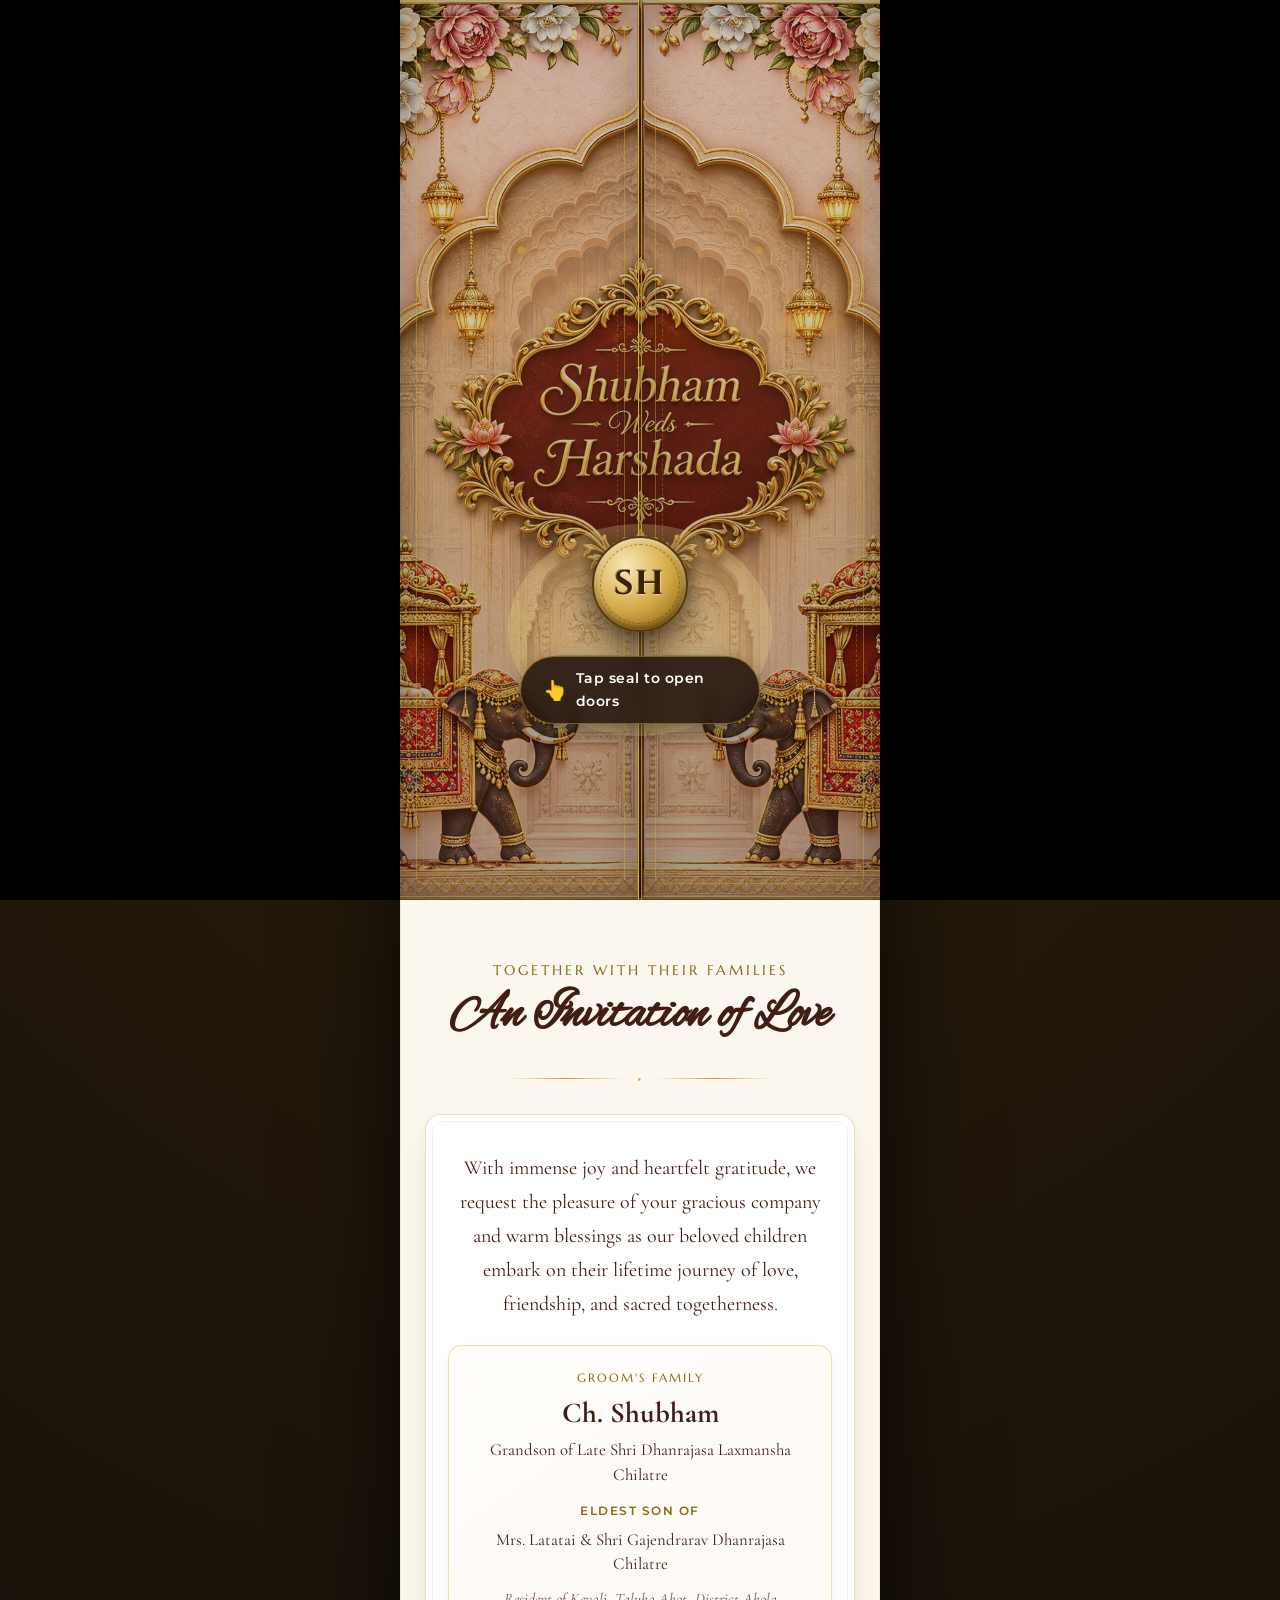
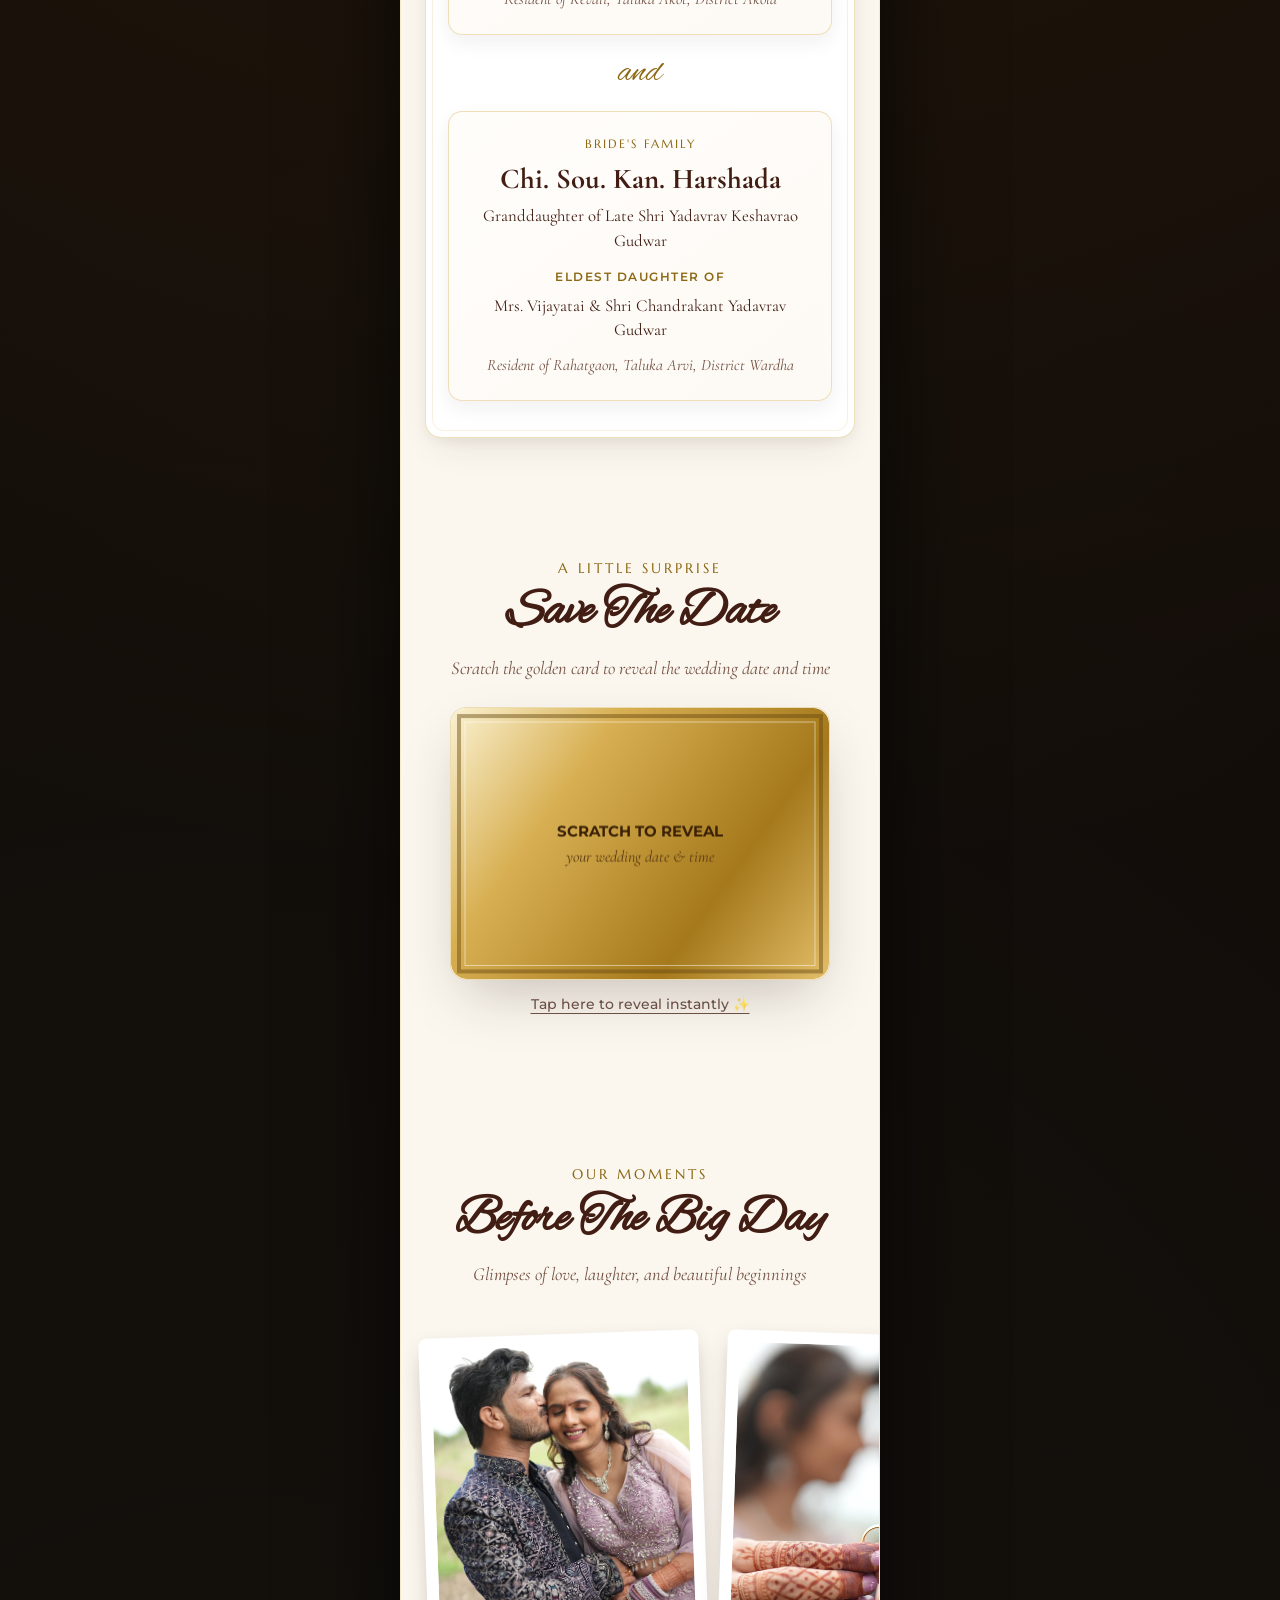
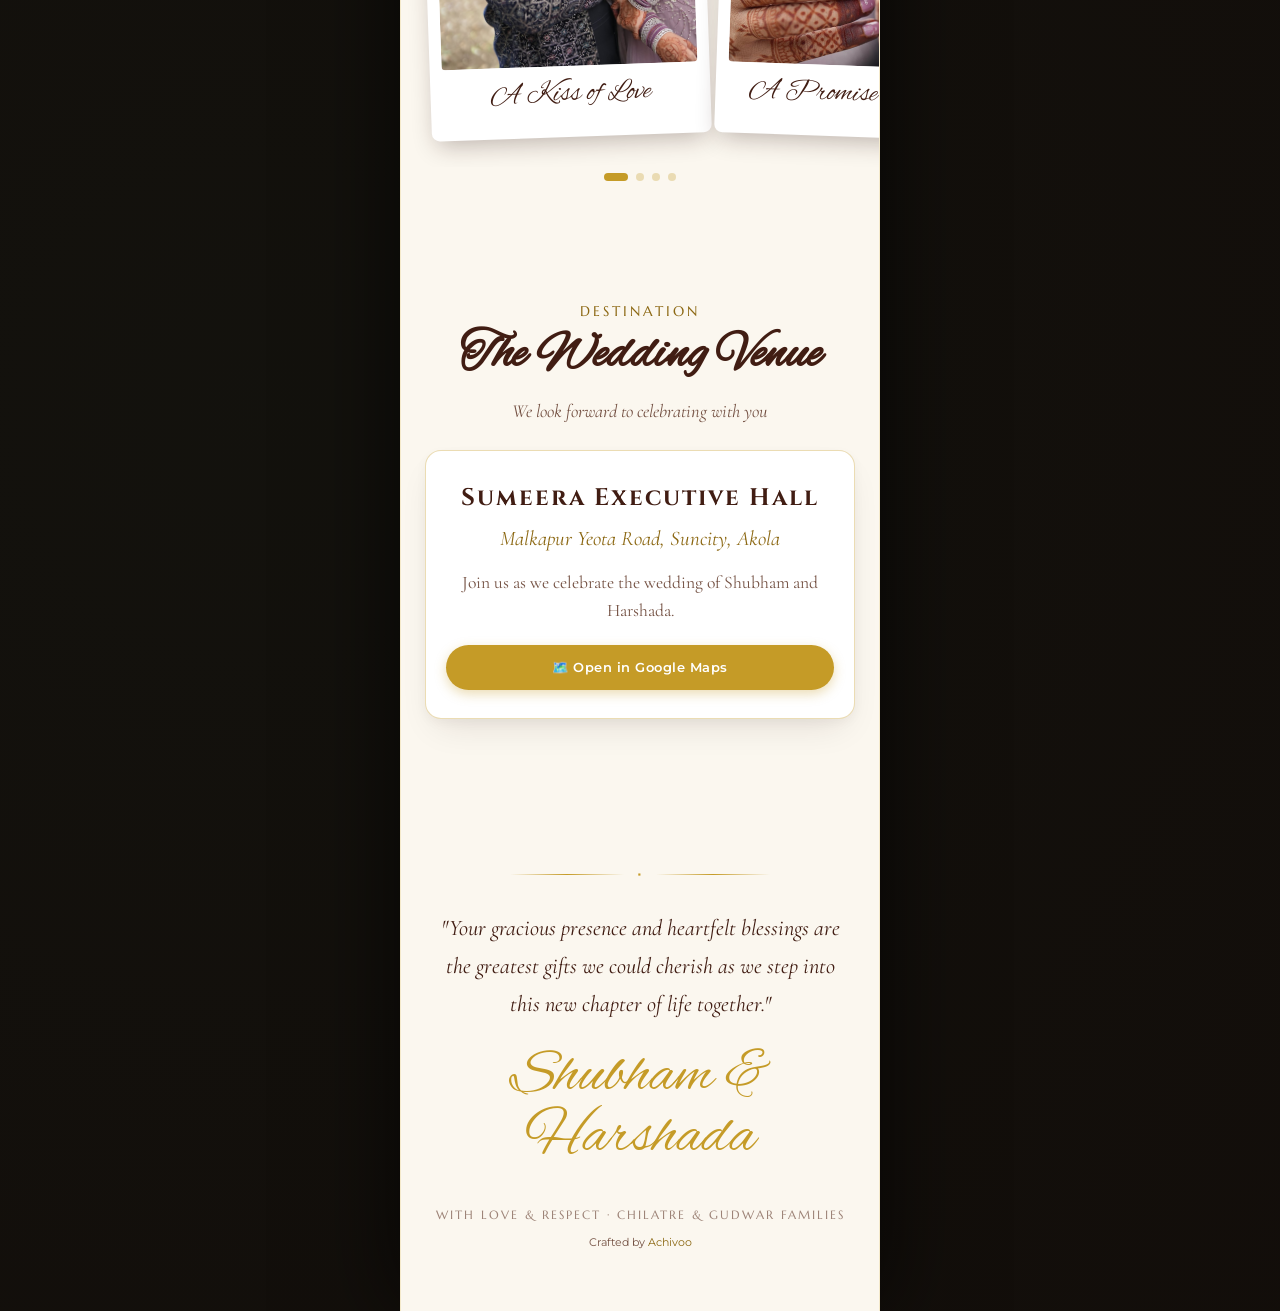
==== index.html @ 8cbcda62 "Publish wedding invitation website Co-authored-by: Copilot <223556219+Copilot@users.noreply.github.c" ====
<!DOCTYPE html>
<html lang="en">
<head>
  <meta charset="utf-8" />
  <meta name="viewport" content="width=device-width, initial-scale=1.0, maximum-scale=1.0, user-scalable=no" />
  <title>Shubham &amp; Harshada · Wedding Invitation</title>
  <meta name="description" content="Join us to celebrate the wedding of Shubham and Harshada with their families." />
  <meta name="theme-color" content="#120b08" />

  <!-- Open Graph / WhatsApp Preview -->
  <meta property="og:title" content="Shubham &amp; Harshada · Wedding Invitation" />
  <meta property="og:description" content="A heartfelt invitation to celebrate the wedding of Shubham and Harshada." />
  <meta property="og:image" content="couple-smiles.jpg" />
  <meta property="og:type" content="website" />

  <!-- Stylesheet -->
  <style>
/* ==========================================================================
   SHUBHAM & HARSHADA · MODERN LUXURY FLORAL WEDDING INVITATION
   ========================================================================== */

@import url('https://fonts.googleapis.com/css2?family=Alex+Brush&family=Cinzel:wght@400;600;700;900&family=Cormorant+Garamond:ital,wght@0,400;0,600;0,700;1,400;1,600&family=Marcellus&family=Montserrat:wght@300;400;500;600;700&family=Playfair+Display:ital,wght@0,400;0,700;1,400&family=Rozha+One&display=swap');

:root {
  --font-script: 'Alex Brush', cursive;
  --font-serif: 'Cormorant Garamond', serif;
  --font-royal: 'Cinzel', serif;
  --font-label: 'Marcellus', serif;
  --font-sans: 'Montserrat', sans-serif;
  --font-deva: 'Rozha One', serif;

  /* Color Palette - Modern Luxury Floral */
  --bg-parchment: #fbf7ef;
  --bg-card: #ffffff;
  --bg-card-soft: #fdfaf5;
  --bg-dark: #120b08;
  
  --primary-deep: #411d13;
  --primary-dark: #2b120c;
  --text-muted: #745143;
  --text-light: #9e7b6d;

  --gold-primary: #c59b27;
  --gold-light: #f6e29f;
  --gold-dark: #8c6813;
  --gold-foil: linear-gradient(135deg, #fef6db 0%, #dfb75c 35%, #b28623 70%, #d8ad49 100%);
  --gold-glow: rgba(212, 175, 55, 0.4);

  --emerald-deep: #19382b;
  --rose-dust: #b86b77;
  --rose-soft: #f7e8eb;
  
  --shadow-card: 0 16px 36px -12px rgba(43, 18, 12, 0.12), 0 4px 12px rgba(0, 0, 0, 0.04);
  --shadow-luxury: 0 24px 60px -15px rgba(35, 15, 10, 0.25);
  --border-gold: 1px solid rgba(197, 155, 39, 0.35);
}

* {
  margin: 0;
  padding: 0;
  box-sizing: border-box;
  -webkit-tap-highlight-color: transparent;
}

html {
  scroll-behavior: smooth;
  font-size: 16px;
  scrollbar-width: none;
  -ms-overflow-style: none;
}

html::-webkit-scrollbar,
body::-webkit-scrollbar {
  display: none;
  width: 0;
  height: 0;
}

body {
  background-color: var(--bg-dark);
  color: var(--primary-deep);
  font-family: var(--font-serif);
  line-height: 1.6;
  overflow-x: hidden;
  scrollbar-width: none;
  -ms-overflow-style: none;
  min-height: 100vh;
  position: relative;
  background-image: 
    radial-gradient(circle at 50% 10%, rgba(197, 155, 39, 0.12) 0%, transparent 50%),
    radial-gradient(circle at 20% 80%, rgba(25, 56, 43, 0.15) 0%, transparent 60%);
}

/* Falling Petals Canvas */
#petals-canvas {
  position: fixed;
  top: 0;
  left: 0;
  width: 100vw;
  height: 100vh;
  pointer-events: none;
  z-index: 40;
}

/* Background Atmosphere for Desktop Centering */
.desktop-backdrop {
  position: fixed;
  inset: 0;
  background: radial-gradient(ellipse at center, #261611 0%, #0d0705 100%);
  z-index: 0;
}
.desktop-backdrop::before {
  content: "";
  position: absolute;
  inset: 0;
  background-image: radial-gradient(rgba(212, 175, 55, 0.15) 1px, transparent 1px);
  background-size: 40px 40px;
  opacity: 0.4;
}

/* Mobile-First Centered Container */
.invite-container {
  position: relative;
  z-index: 10;
  margin: 0 auto;
  width: 100%;
  max-width: 480px;
  min-height: 100vh;
  background-color: var(--bg-parchment);
  box-shadow: 0 0 90px rgba(0, 0, 0, 0.7);
  overflow-x: hidden;
  border-left: 1px solid rgba(212, 175, 55, 0.2);
  border-right: 1px solid rgba(212, 175, 55, 0.2);
}

/* --------------------------------------------------------------------------
   ROYAL GATE & WAX SEAL OPENING
   -------------------------------------------------------------------------- */
.royal-gate-overlay {
  position: fixed;
  inset: 0;
  z-index: 100;
  display: flex;
  justify-content: center;
  align-items: center;
  background: #000;
  perspective: 1200px;
  transition: visibility 1.2s ease, opacity 1.2s ease;
}

.royal-gate-overlay.opened {
  visibility: hidden;
  opacity: 0;
  pointer-events: none;
}

.gate-wrapper {
  position: relative;
  width: 100%;
  max-width: 480px;
  height: 100%;
  overflow: hidden;
  perspective: 1200px;
  transform-style: preserve-3d;
}

.gate-wrapper::before {
  content: "";
  position: absolute;
  inset: 0;
  background:
    linear-gradient(to bottom, rgba(36, 16, 10, 0.04), rgba(36, 16, 10, 0.12)),
    url("opening-gate.jpg") center center / cover;
  z-index: 0;
}

/* Gate Background Preview */
.gate-bg-preview {
  position: absolute;
  inset: 0;
  background: linear-gradient(to bottom, rgba(29, 17, 13, 0.08), rgba(47, 25, 18, 0.18));
  display: flex;
  flex-direction: column;
  align-items: center;
  justify-content: center;
  z-index: 1;
}

/* Left & Right Doors */
.door-panel {
  position: absolute;
  top: 0;
  bottom: 0;
  width: 50.5%;
  height: 100%;
  z-index: 20;
  transform-style: preserve-3d;
  transition: transform 1.6s cubic-bezier(0.77, 0, 0.175, 1);
  overflow: hidden;
  background: 
    radial-gradient(circle at 50% 30%, rgba(58, 26, 18, 0.08) 0%, rgba(28, 12, 8, 0.14) 100%);
  box-shadow: inset 0 0 50px rgba(0, 0, 0, 0.28);
}

.door-left {
  left: 0;
  transform-origin: left center;
  border-right: 1.5px solid #d4af37;
}

.door-right {
  right: 0;
  transform-origin: right center;
  border-left: 1.5px solid #d4af37;
}

.royal-gate-overlay.opened .door-left {
  transform: rotateY(-110deg);
}

.royal-gate-overlay.opened .door-right {
  transform: rotateY(110deg);
}

/* Door Inner Art & Molding */
.door-art {
  position: absolute;
  inset: 0;
  opacity: 0.85;
  background-size: cover;
  background-position: center;
}

.door-frame-decor {
  position: absolute;
  inset: 16px;
  border: 1px solid rgba(212, 175, 55, 0.4);
  border-radius: 6px;
  pointer-events: none;
}
.door-frame-decor::after {
  content: "";
  position: absolute;
  inset: 6px;
  border: 1px dashed rgba(212, 175, 55, 0.25);
  border-radius: 4px;
}

/* Center Royal Monogram Wax Seal */
.seal-container {
  position: absolute;
  top: 70%;
  left: 50%;
  transform: translate(-50%, -50%);
  z-index: 30;
  display: flex;
  flex-direction: column;
  align-items: center;
  cursor: pointer;
  transition: transform 0.5s ease, opacity 0.5s ease;
}

.royal-gate-overlay.opened .seal-container {
  transform: translate(-50%, -50%) scale(0.6);
  opacity: 0;
  pointer-events: none;
}

.seal-ping-ring {
  position: absolute;
  inset: -12px;
  border-radius: 50%;
  background: rgba(243, 217, 138, 0.25);
  animation: seal-pulse 2.2s cubic-bezier(0.24, 0, 0.38, 1) infinite;
  pointer-events: none;
}

.wax-seal {
  position: relative;
  width: 96px;
  height: 96px;
  border-radius: 50%;
  background: radial-gradient(circle at 35% 30%, #fae8b4, #d4aa48 50%, #8c6014 90%);
  box-shadow: 
    0 12px 30px rgba(0, 0, 0, 0.65),
    inset 0 2px 4px rgba(255, 255, 255, 0.6),
    inset 0 -3px 6px rgba(0, 0, 0, 0.5);
  display: flex;
  align-items: center;
  justify-content: center;
  border: 2px solid #573708;
  transition: transform 0.3s ease;
}

.seal-container:hover .wax-seal,
.seal-container:active .wax-seal {
  transform: scale(1.06);
}

.seal-inner-rim {
  position: absolute;
  inset: 6px;
  border-radius: 50%;
  border: 1.5px dashed rgba(78, 47, 8, 0.45);
}

.seal-monogram {
  font-family: var(--font-royal);
  font-size: 2.1rem;
  font-weight: 700;
  letter-spacing: 2px;
  color: #3b2106;
  text-shadow: 1px 1px 0 rgba(255, 255, 255, 0.4), -1px -1px 0 rgba(0, 0, 0, 0.4);
  line-height: 1;
}

.tap-prompt-pill {
  margin-top: 24px;
  background: rgba(30, 16, 12, 0.85);
  backdrop-filter: blur(8px);
  -webkit-backdrop-filter: blur(8px);
  padding: 10px 22px;
  border-radius: 50px;
  color: #ffffff;
  font-family: var(--font-sans);
  font-size: 0.9rem;
  font-weight: 600;
  letter-spacing: 0.5px;
  display: flex;
  align-items: center;
  gap: 8px;
  border: 1px solid rgba(212, 175, 55, 0.45);
  box-shadow: 0 8px 24px rgba(0, 0, 0, 0.4);
  animation: float-gentle 3s ease-in-out infinite;
}

@keyframes seal-pulse {
  0% { transform: scale(0.9); opacity: 0.8; }
  50% { transform: scale(1.35); opacity: 0.2; }
  100% { transform: scale(1.5); opacity: 0; }
}

@keyframes float-gentle {
  0%, 100% { transform: translateY(0); }
  50% { transform: translateY(-6px); }
}

/* --------------------------------------------------------------------------
   FLOATING AUDIO CONTROLLER & HEADER
   -------------------------------------------------------------------------- */
.music-toggle-btn {
  position: fixed;
  top: 18px;
  right: max(18px, calc(50% - 225px));
  z-index: 90;
  background: rgba(253, 247, 239, 0.92);
  border: 1.5px solid var(--gold-primary);
  border-radius: 50px;
  padding: 8px 14px;
  display: flex;
  align-items: center;
  gap: 8px;
  box-shadow: 0 6px 18px rgba(0, 0, 0, 0.15);
  backdrop-filter: blur(10px);
  cursor: pointer;
  transition: all 0.3s ease;
}

.music-toggle-btn:hover {
  transform: translateY(-2px);
  background: #ffffff;
  box-shadow: 0 8px 22px rgba(197, 155, 39, 0.3);
}

.music-icon {
  font-size: 1.1rem;
}

.equalizer-bars {
  display: flex;
  align-items: flex-end;
  gap: 3px;
  height: 15px;
  width: 16px;
}

.equalizer-bar {
  width: 3px;
  background-color: var(--primary-deep);
  border-radius: 2px;
  height: 4px;
  transition: height 0.2s ease;
}

.equalizer-bars.playing .equalizer-bar:nth-child(1) {
  animation: eq-bounce 1s ease-in-out infinite alternate;
}
.equalizer-bars.playing .equalizer-bar:nth-child(2) {
  animation: eq-bounce 0.8s ease-in-out infinite alternate 0.2s;
}
.equalizer-bars.playing .equalizer-bar:nth-child(3) {
  animation: eq-bounce 1.2s ease-in-out infinite alternate 0.4s;
}

@keyframes eq-bounce {
  0% { height: 4px; }
  100% { height: 15px; }
}

/* --------------------------------------------------------------------------
   HERO / MAIN COVER SECTION
   -------------------------------------------------------------------------- */
.hero-section {
  position: relative;
  min-height: 100vh;
  display: flex;
  flex-direction: column;
  justify-content: space-between;
  align-items: center;
  text-align: center;
  padding: 50px 24px 40px;
  background: 
    radial-gradient(circle at 50% 20%, rgba(247, 235, 213, 0.95), rgba(251, 247, 239, 0.98)),
    url('data:image/svg+xml;utf8,<svg xmlns="http://www.w3.org/2000/svg" width="60" height="60" opacity="0.04"><path d="M30 0 L60 30 L30 60 L0 30 Z" fill="%23a8573a"/></svg>');
  overflow: hidden;
}

.floral-arch-top {
  width: 100%;
  max-width: 320px;
  margin: 0 auto;
  opacity: 0.9;
}

.ganesh-invocation {
  margin-top: 10px;
}
.shloka-deva {
  font-family: var(--font-deva);
  color: var(--gold-dark);
  font-size: 1.15rem;
  letter-spacing: 2px;
  margin-bottom: 4px;
}
.shloka-meaning {
  font-family: var(--font-label);
  font-size: 0.78rem;
  letter-spacing: 1.5px;
  text-transform: uppercase;
  color: var(--text-muted);
}

.hero-names-block {
  margin: 30px 0 20px;
}

.groom-name, .bride-name {
  font-family: var(--font-script);
  font-size: 4.2rem;
  line-height: 1;
  color: var(--primary-deep);
  display: block;
  text-shadow: 0 2px 14px rgba(197, 155, 39, 0.25);
  letter-spacing: 1px;
}

.weds-badge {
  font-family: var(--font-royal);
  font-size: 1.1rem;
  letter-spacing: 6px;
  color: var(--gold-primary);
  text-transform: uppercase;
  margin: 6px 0;
  display: block;
  font-weight: 600;
  position: relative;
}
.weds-badge::before, .weds-badge::after {
  content: "";
  display: inline-block;
  width: 36px;
  height: 1px;
  background: var(--gold-primary);
  vertical-align: middle;
  margin: 0 10px;
  opacity: 0.6;
}

.hero-date-venue {
  margin-top: 15px;
}

.hero-date-highlight {
  font-family: var(--font-royal);
  font-size: 1.1rem;
  letter-spacing: 3px;
  color: var(--primary-deep);
  font-weight: 700;
  text-transform: uppercase;
}

.hero-venue-text {
  font-family: var(--font-serif);
  font-style: italic;
  font-size: 1.35rem;
  color: var(--text-muted);
  margin-top: 4px;
}

.scroll-indicator {
  display: flex;
  flex-direction: column;
  align-items: center;
  gap: 6px;
  color: var(--gold-dark);
  font-family: var(--font-label);
  font-size: 0.8rem;
  letter-spacing: 2px;
  text-transform: uppercase;
  opacity: 0.8;
  animation: float-gentle 2.5s ease-in-out infinite;
}

/* --------------------------------------------------------------------------
   DIVIDERS & ORNAMENTS
   -------------------------------------------------------------------------- */
.ornament-divider {
  display: flex;
  align-items: center;
  justify-content: center;
  gap: 14px;
  margin: 24px auto;
  width: 80%;
  max-width: 260px;
}
.ornament-line {
  flex: 1;
  height: 1px;
  background: linear-gradient(to right, transparent, var(--gold-primary), transparent);
}
.ornament-diamond {
  color: var(--gold-primary);
  font-size: 0.85rem;
  transform: rotate(45deg);
}

/* --------------------------------------------------------------------------
   CARD CONTAINER & SECTIONS COMMON
   -------------------------------------------------------------------------- */
.invite-section {
  position: relative;
  padding: 60px 24px;
  text-align: center;
}

.section-label {
  font-family: var(--font-label);
  font-size: 0.85rem;
  letter-spacing: 3px;
  text-transform: uppercase;
  color: var(--gold-dark);
  margin-bottom: 6px;
}

.section-title {
  font-family: var(--font-script);
  font-size: 3.2rem;
  color: var(--primary-deep);
  line-height: 1.1;
  margin-bottom: 12px;
}

.section-subtitle {
  font-family: var(--font-serif);
  font-style: italic;
  font-size: 1.15rem;
  color: var(--text-muted);
  max-width: 380px;
  margin: 0 auto 24px;
}

/* Scroll Animation Elements */
.reveal-on-scroll {
  opacity: 0;
  transform: translateY(28px);
  transition: opacity 0.9s cubic-bezier(0.16, 1, 0.3, 1), transform 0.9s cubic-bezier(0.16, 1, 0.3, 1);
}

.reveal-on-scroll.is-visible {
  opacity: 1;
  transform: translateY(0);
}

/* --------------------------------------------------------------------------
   WELCOME & FAMILY SECTION
   -------------------------------------------------------------------------- */
.welcome-card {
  background: var(--bg-card);
  border: 1px solid rgba(197, 155, 39, 0.3);
  border-radius: 16px;
  padding: 36px 22px;
  box-shadow: var(--shadow-card);
  position: relative;
  overflow: hidden;
}

.welcome-card::before {
  content: "";
  position: absolute;
  top: 6px; left: 6px; right: 6px; bottom: 6px;
  border: 1px solid rgba(197, 155, 39, 0.15);
  border-radius: 12px;
  pointer-events: none;
}

.welcome-text {
  font-family: var(--font-serif);
  font-size: 1.25rem;
  line-height: 1.7;
  color: var(--primary-deep);
  margin-bottom: 24px;
}

.family-tribute-grid {
  display: flex;
  flex-direction: column;
  gap: 20px;
  margin-top: 15px;
}

.family-box {
  padding: 22px 18px;
  background: linear-gradient(145deg, #fffdfa, var(--bg-card-soft));
  border-radius: 14px;
  border: 1px solid rgba(197, 155, 39, 0.3);
  box-shadow: 0 8px 20px rgba(43, 18, 12, 0.06);
  text-align: center;
}

.family-relation {
  font-family: var(--font-label);
  font-size: 0.78rem;
  color: var(--gold-dark);
  letter-spacing: 2px;
  text-transform: uppercase;
}

.family-parents {
  font-family: var(--font-serif);
  font-size: 1.25rem;
  font-weight: 600;
  color: var(--primary-deep);
  margin-top: 2px;
}

.family-detail {
  font-family: var(--font-serif);
  font-size: 1.05rem;
  line-height: 1.45;
  color: var(--primary-deep);
  margin-top: 8px;
}

.family-parent-label {
  font-family: var(--font-sans);
  font-size: 0.72rem;
  font-weight: 600;
  letter-spacing: 1.5px;
  text-transform: uppercase;
  color: var(--gold-dark);
  margin-top: 16px;
}

.family-location {
  font-family: var(--font-serif);
  font-size: 1rem;
  font-style: italic;
  line-height: 1.45;
  color: var(--text-muted);
  margin-top: 12px;
}

.family-couple-name {
  font-family: var(--font-serif);
  font-size: clamp(1.45rem, 6vw, 1.8rem);
  font-weight: 700;
  color: var(--primary-deep);
  line-height: 1.2;
  margin-top: 8px;
}

/* --------------------------------------------------------------------------
   INTERACTIVE SCRATCH CARD (DATE REVEAL)
   -------------------------------------------------------------------------- */
.scratch-card-wrapper {
  position: relative;
  width: 100%;
  max-width: 380px;
  margin: 20px auto 0;
  border-radius: 16px;
  background: #ffffff;
  border: 1px solid rgba(197, 155, 39, 0.35);
  box-shadow: var(--shadow-luxury);
  overflow: hidden;
  user-select: none;
  touch-action: none;
}

.scratch-hidden-content {
  padding: 38px 20px;
  text-align: center;
  background: radial-gradient(circle at center, #ffffff 0%, #faf3e6 100%);
}

.reveal-day-label {
  font-family: var(--font-royal);
  font-size: 1rem;
  letter-spacing: 4px;
  color: var(--gold-dark);
  text-transform: uppercase;
  font-weight: 600;
}

.reveal-date-number {
  font-family: var(--font-royal);
  font-size: 5.5rem;
  font-weight: 900;
  line-height: 1;
  color: var(--primary-deep);
  margin: 6px 0;
  background: linear-gradient(135deg, #3d1a12 0%, #7c2d12 50%, #3d1a12 100%);
  -webkit-background-clip: text;
  -webkit-text-fill-color: transparent;
}

.reveal-month-year {
  font-family: var(--font-label);
  font-size: 1.2rem;
  letter-spacing: 3px;
  text-transform: uppercase;
  color: var(--gold-dark);
  font-weight: 700;
}

.reveal-venue-pill {
  display: inline-block;
  margin-top: 14px;
  padding: 6px 18px;
  background: rgba(197, 155, 39, 0.12);
  border-radius: 30px;
  font-family: var(--font-serif);
  font-style: italic;
  font-size: 1.15rem;
  color: var(--primary-deep);
}

.reveal-ceremony-time {
  margin-top: 10px;
  color: var(--gold-dark);
  font-family: var(--font-serif);
  font-size: 1.1rem;
  font-style: italic;
  font-weight: 600;
}

/* The Canvas that gets scratched off */
#scratch-canvas {
  position: absolute;
  top: 0;
  left: 0;
  width: 100%;
  height: 100%;
  z-index: 10;
  cursor: grab;
  border-radius: 16px;
}
#scratch-canvas:active {
  cursor: grabbing;
}

.reveal-help-btn {
  margin-top: 16px;
  background: none;
  border: none;
  color: var(--primary-deep);
  font-family: var(--font-sans);
  font-size: 0.85rem;
  font-weight: 500;
  text-decoration: underline;
  text-underline-offset: 4px;
  cursor: pointer;
  opacity: 0.75;
  transition: opacity 0.2s;
}
.reveal-help-btn:hover {
  opacity: 1;
}

.reveal-help-btn:disabled {
  color: var(--gold-dark);
  cursor: default;
  opacity: 1;
  text-decoration: none;
}

.reveal-status {
  min-height: 1.5em;
  margin-top: 8px;
  color: var(--gold-dark);
  font-family: var(--font-sans);
  font-size: 0.8rem;
}

/* --------------------------------------------------------------------------
   COUNTDOWN TIMER SECTION
   -------------------------------------------------------------------------- */
.countdown-grid {
  display: grid;
  grid-template-columns: repeat(4, 1fr);
  gap: 10px;
  max-width: 400px;
  margin: 20px auto 0;
}

.countdown-box {
  background: var(--bg-card);
  border: 1px solid rgba(197, 155, 39, 0.3);
  border-radius: 12px;
  padding: 16px 6px;
  box-shadow: var(--shadow-card);
  display: flex;
  flex-direction: column;
  align-items: center;
  position: relative;
  overflow: hidden;
}

.countdown-number {
  font-family: var(--font-royal);
  font-size: 2rem;
  font-weight: 700;
  color: var(--primary-deep);
  line-height: 1;
  font-variant-numeric: tabular-nums;
}

.countdown-unit {
  font-family: var(--font-label);
  font-size: 0.72rem;
  letter-spacing: 1.5px;
  text-transform: uppercase;
  color: var(--text-muted);
  margin-top: 6px;
}

/* --------------------------------------------------------------------------
   EVENT TIMELINE SECTION
   -------------------------------------------------------------------------- */
.timeline-list {
  display: flex;
  flex-direction: column;
  gap: 28px;
  margin-top: 25px;
}

.timeline-event-card {
  position: relative;
  background: var(--bg-card);
  border: 1px solid rgba(197, 155, 39, 0.35);
  border-radius: 18px;
  box-shadow: var(--shadow-card);
  overflow: hidden;
  text-align: center;
  padding-bottom: 24px;
  transition: transform 0.3s ease, box-shadow 0.3s ease;
}

.timeline-event-card:hover {
  transform: translateY(-4px);
  box-shadow: var(--shadow-luxury);
}

.event-top-arch {
  position: relative;
  height: 52px;
  background: linear-gradient(to bottom, #f9ecd5, #fcf6eb);
  display: flex;
  align-items: center;
  justify-content: center;
  border-bottom: 1px dashed rgba(197, 155, 39, 0.35);
}

.event-icon-badge {
  width: 44px;
  height: 44px;
  border-radius: 50%;
  background: #ffffff;
  border: 1.5px solid var(--gold-primary);
  display: flex;
  align-items: center;
  justify-content: center;
  font-size: 1.3rem;
  box-shadow: 0 4px 10px rgba(197, 155, 39, 0.2);
  margin-top: 14px;
}

.event-card-body {
  padding: 24px 20px 0;
}

.event-title {
  font-family: var(--font-script);
  font-size: 2.8rem;
  color: var(--primary-deep);
  line-height: 1;
}

.event-date-str {
  font-family: var(--font-label);
  font-size: 0.9rem;
  letter-spacing: 1.5px;
  text-transform: uppercase;
  color: var(--gold-dark);
  font-weight: 600;
  margin-top: 8px;
}

.event-time-str {
  font-family: var(--font-serif);
  font-style: italic;
  font-size: 1.25rem;
  color: var(--text-muted);
  margin-top: 3px;
}

.event-venue-str {
  font-family: var(--font-serif);
  font-size: 1.2rem;
  color: var(--primary-deep);
  font-weight: 600;
  margin-top: 6px;
}

.event-dress-code {
  font-family: var(--font-serif);
  font-style: italic;
  font-size: 1rem;
  color: var(--gold-dark);
  margin-top: 6px;
  background: rgba(197, 155, 39, 0.08);
  display: inline-block;
  padding: 4px 14px;
  border-radius: 20px;
}

.event-actions-row {
  display: flex;
  justify-content: center;
  gap: 12px;
  margin-top: 18px;
  flex-wrap: wrap;
}

.btn-luxury-primary {
  display: inline-flex;
  align-items: center;
  gap: 6px;
  background: var(--gold-primary);
  color: #ffffff;
  font-family: var(--font-sans);
  font-size: 0.82rem;
  font-weight: 600;
  letter-spacing: 0.5px;
  padding: 8px 18px;
  border-radius: 30px;
  text-decoration: none;
  box-shadow: 0 4px 12px rgba(197, 155, 39, 0.35);
  transition: all 0.25s ease;
  border: none;
  cursor: pointer;
}

.btn-luxury-primary:hover, .btn-luxury-primary:active {
  background: var(--gold-dark);
  transform: scale(0.98);
}

.btn-luxury-outline {
  display: inline-flex;
  align-items: center;
  gap: 6px;
  background: transparent;
  color: var(--primary-deep);
  font-family: var(--font-sans);
  font-size: 0.82rem;
  font-weight: 600;
  letter-spacing: 0.5px;
  padding: 8px 18px;
  border-radius: 30px;
  text-decoration: none;
  border: 1px solid rgba(65, 29, 19, 0.3);
  transition: all 0.25s ease;
  cursor: pointer;
}

.btn-luxury-outline:hover, .btn-luxury-outline:active {
  border-color: var(--gold-primary);
  color: var(--gold-dark);
  background: rgba(197, 155, 39, 0.05);
}

/* --------------------------------------------------------------------------
   PHOTO GALLERY (POLAROID SWIPE CAROUSEL)
   -------------------------------------------------------------------------- */
.gallery-carousel-wrapper {
  position: relative;
  margin-top: 20px;
}

.gallery-track {
  display: flex;
  gap: 16px;
  overflow-x: auto;
  scroll-snap-type: x mandatory;
  padding: 20px 24px 30px;
  -webkit-overflow-scrolling: touch;
  scrollbar-width: none;
}
.gallery-track::-webkit-scrollbar {
  display: none;
}

.polaroid-card {
  flex: 0 0 min(280px, calc(100vw - 72px));
  scroll-snap-align: center;
  background: #ffffff;
  padding: 12px 12px 28px;
  border-radius: 8px;
  box-shadow: 0 10px 24px -6px rgba(43, 18, 12, 0.3);
  cursor: pointer;
  transition: transform 0.3s ease, box-shadow 0.3s ease;
  text-align: center;
}

.polaroid-card:nth-child(odd) {
  transform: rotate(-2deg);
}
.polaroid-card:nth-child(even) {
  transform: rotate(2deg);
}
.polaroid-card:hover {
  transform: rotate(0deg) scale(1.03);
  box-shadow: 0 16px 36px -8px rgba(43, 18, 12, 0.4);
}

.polaroid-img {
  display: block;
  width: 100%;
  aspect-ratio: 4 / 5;
  object-fit: cover;
  object-position: center;
  border-radius: 4px;
  background: #eee;
}

.polaroid-caption {
  font-family: var(--font-script);
  font-size: 1.8rem;
  color: var(--primary-deep);
  margin-top: 14px;
  line-height: 1;
}

.gallery-dots {
  display: flex;
  justify-content: center;
  gap: 8px;
  margin-top: 6px;
}

.gallery-dot {
  width: 8px;
  height: 8px;
  border-radius: 50%;
  background: rgba(197, 155, 39, 0.3);
  transition: all 0.3s ease;
  cursor: pointer;
}
.gallery-dot.active {
  width: 24px;
  border-radius: 12px;
  background: var(--gold-primary);
}

/* Lightbox Modal */
.lightbox-modal {
  position: fixed;
  inset: 0;
  z-index: 200;
  background: rgba(10, 6, 4, 0.94);
  display: flex;
  flex-direction: column;
  align-items: center;
  justify-content: center;
  opacity: 0;
  visibility: hidden;
  transition: opacity 0.3s ease, visibility 0.3s ease;
  padding: 20px;
}
.lightbox-modal.active {
  opacity: 1;
  visibility: visible;
}
.lightbox-img {
  max-width: 90vw;
  max-height: 75vh;
  border-radius: 8px;
  border: 2px solid #d4af37;
  box-shadow: 0 0 40px rgba(0, 0, 0, 0.8);
}
.lightbox-caption {
  font-family: var(--font-script);
  font-size: 2.2rem;
  color: #fff;
  margin-top: 14px;
}
.lightbox-close {
  position: absolute;
  top: 24px;
  right: 24px;
  background: none;
  border: none;
  color: #fff;
  font-size: 2.2rem;
  cursor: pointer;
}

/* --------------------------------------------------------------------------
   VENUE & MAP CARD
   -------------------------------------------------------------------------- */
.venue-details-card {
  background: var(--bg-card);
  border: 1px solid rgba(197, 155, 39, 0.35);
  border-radius: 16px;
  padding: 28px 20px;
  box-shadow: var(--shadow-card);
  margin-top: 20px;
}

.venue-name-big {
  font-family: var(--font-royal);
  font-size: 1.5rem;
  letter-spacing: 2px;
  color: var(--primary-deep);
  font-weight: 700;
}

.venue-city-state {
  font-family: var(--font-serif);
  font-style: italic;
  font-size: 1.3rem;
  color: var(--gold-dark);
  margin-top: 4px;
}

.venue-description {
  font-family: var(--font-serif);
  font-size: 1.1rem;
  color: var(--text-muted);
  margin: 14px 0 20px;
  line-height: 1.6;
}

.venue-map-embed {
  width: 100%;
  height: 200px;
  border-radius: 12px;
  border: 1px solid rgba(197, 155, 39, 0.3);
  margin-bottom: 18px;
}

/* --------------------------------------------------------------------------
   CLOSING & BLESSINGS
   -------------------------------------------------------------------------- */
.closing-quote {
  font-family: var(--font-serif);
  font-style: italic;
  font-size: 1.4rem;
  line-height: 1.7;
  color: var(--primary-deep);
  max-width: 420px;
  margin: 0 auto;
}

.couple-signature-names {
  font-family: var(--font-script);
  font-size: 3.8rem;
  color: var(--gold-primary);
  margin-top: 24px;
  line-height: 1;
}

.footer-credits {
  font-family: var(--font-label);
  font-size: 0.75rem;
  letter-spacing: 2px;
  text-transform: uppercase;
  color: var(--text-muted);
  margin-top: 36px;
  opacity: 0.7;
}

.footer-creator {
  margin-top: 10px;
  font-family: var(--font-sans);
  font-size: 0.68rem;
  color: var(--text-muted);
}

.footer-creator a {
  color: var(--gold-dark);
  text-decoration: none;
}

.footer-creator a:hover,
.footer-creator a:focus-visible {
  text-decoration: underline;
  text-underline-offset: 3px;
}

/* --------------------------------------------------------------------------
   ANIMATIONS & PARTICLES
   -------------------------------------------------------------------------- */
@keyframes gold-sparkle {
  0% { transform: scale(0) rotate(0deg); opacity: 1; }
  100% { transform: scale(1.6) rotate(180deg); opacity: 0; }
}

.sparkle-particle {
  position: absolute;
  pointer-events: none;
  background: radial-gradient(circle, #fff7d6 0%, #d4af37 60%, transparent 100%);
  border-radius: 50%;
  animation: gold-sparkle 0.8s ease-out forwards;
}

@media (prefers-reduced-motion: reduce) {
  *,
  *::before,
  *::after {
    scroll-behavior: auto !important;
    animation-duration: 0.01ms !important;
    animation-iteration-count: 1 !important;
    transition-duration: 0.01ms !important;
  }
}

  </style>
</head>
<body>

  <!-- Ambient Backdrop for Desktop Centering -->
  <div class="desktop-backdrop" aria-hidden="true"></div>

  <!-- Falling Petals Interactive Canvas -->
  <canvas id="petals-canvas" aria-hidden="true"></canvas>

  <!-- Background Music Audio Element -->
  <audio id="wedding-audio" preload="auto" src="https://media.aavjoo.in/songs/uploads/abd295bc-1e3f-4ce6-bdfe-1b23dee07f7a.mp3"></audio>

  <!-- Floating Audio Equalizer Control -->
  <button id="music-toggle-btn" class="music-toggle-btn" aria-label="Toggle background music" type="button">
    <span class="music-icon" aria-hidden="true">🎵</span>
    <span id="music-label" style="font-family: var(--font-sans); font-size: 0.78rem; font-weight: 600; color: var(--primary-deep);">Music</span>
    <div id="equalizer-bars" class="equalizer-bars" aria-hidden="true">
      <div class="equalizer-bar"></div>
      <div class="equalizer-bar"></div>
      <div class="equalizer-bar"></div>
    </div>
  </button>

  <!-- ========================================================================
       1. ROYAL 3D GATE & MONOGRAM WAX SEAL
       ======================================================================== -->
  <div id="royal-gate-overlay" class="royal-gate-overlay" role="dialog" aria-modal="true" aria-label="Royal Gate Invitation">
    <div class="gate-wrapper">
      
      <!-- Behind-the-doors subtle ambient glow -->
      <div class="gate-bg-preview" aria-hidden="true">
      </div>

      <!-- Left Door -->
      <div class="door-panel door-left">
        <div class="door-art" style="background-image: radial-gradient(circle at 40% 40%, rgba(212, 175, 55, 0.15), transparent 70%);"></div>
        <div class="door-frame-decor">
          <div style="position: absolute; top: 20%; left: 10%; right: 10%; text-align: center; color: rgba(212,175,55,0.4);">
            <svg viewBox="0 0 100 100" width="80" height="80" fill="none" stroke="currentColor" stroke-width="1.2" style="margin: 0 auto; display: block;">
              <path d="M50 10 C 20 10, 10 30, 50 60 C 90 30, 80 10, 50 10 Z" />
              <circle cx="50" cy="75" r="4" fill="currentColor" />
            </svg>
          </div>
        </div>
      </div>

      <!-- Right Door -->
      <div class="door-panel door-right">
        <div class="door-art" style="background-image: radial-gradient(circle at 60% 40%, rgba(212, 175, 55, 0.15), transparent 70%);"></div>
        <div class="door-frame-decor">
          <div style="position: absolute; top: 20%; left: 10%; right: 10%; text-align: center; color: rgba(212,175,55,0.4);">
            <svg viewBox="0 0 100 100" width="80" height="80" fill="none" stroke="currentColor" stroke-width="1.2" style="margin: 0 auto; display: block; transform: scaleX(-1);">
              <path d="M50 10 C 20 10, 10 30, 50 60 C 90 30, 80 10, 50 10 Z" />
              <circle cx="50" cy="75" r="4" fill="currentColor" />
            </svg>
          </div>
        </div>
      </div>

      <!-- Centered Royal Monogram Wax Seal -->
      <div id="seal-container" class="seal-container" role="button" tabindex="0" aria-label="Tap to open the royal invitation">
        <div class="seal-ping-ring"></div>
        <div class="wax-seal">
          <div class="seal-inner-rim"></div>
          <span class="seal-monogram">SH</span>
        </div>
        <div id="tap-prompt-btn" class="tap-prompt-pill">
          <span aria-hidden="true" style="font-size: 1.2rem;">👆</span>
          <span>Tap seal to open doors</span>
        </div>
      </div>

    </div>
  </div>

  <!-- ========================================================================
       MAIN MOBILE-FIRST INVITATION CONTAINER
       ======================================================================== -->
  <main class="invite-container">

    <!-- ----------------------------------------------------------------------
         HERO SECTION: INVOCATION & COUPLE NAMES
         ---------------------------------------------------------------------- -->
    <header class="hero-section">
      <!-- Top Ornate Arch & Ganesh Invocation -->
      <div class="floral-arch-top">
        <svg viewBox="0 0 200 40" fill="none" stroke="#c59b27" stroke-width="1" style="width: 100%; display: block;">
          <path d="M10 35 Q100 -10 190 35" />
          <path d="M25 35 Q100 0 175 35" stroke-dasharray="2 3" />
          <circle cx="100" cy="8" r="4" fill="#c59b27" />
          <circle cx="85" cy="12" r="2.5" fill="#c59b27" />
          <circle cx="115" cy="12" r="2.5" fill="#c59b27" />
        </svg>

        <div class="ganesh-invocation">
          <p class="shloka-deva">॥ श्री गणेशाय नमः ॥</p>
          <p class="shloka-meaning">With the divine blessings of Lord Ganesha</p>
        </div>
      </div>

      <!-- Couple Names in Luxury Calligraphy -->
      <div class="hero-names-block reveal-on-scroll">
        <span class="groom-name">Shubham</span>
        <span class="weds-badge">weds</span>
        <span class="bride-name">Harshada</span>

        <div class="ornament-divider">
          <div class="ornament-line"></div>
          <span class="ornament-diamond">◆</span>
          <div class="ornament-line"></div>
        </div>

        <div class="hero-date-venue">
          <p class="hero-date-highlight">A Celebration of Love Awaits</p>
        </div>
      </div>

      <!-- Scroll Down Indicator -->
      <div class="scroll-indicator" aria-hidden="true">
        <span>Scroll to explore</span>
        <svg width="18" height="18" viewBox="0 0 24 24" fill="none" stroke="currentColor" stroke-width="2">
          <path d="M7 13l5 5 5-5M7 6l5 5 5-5" />
        </svg>
      </div>
    </header>

    <!-- ----------------------------------------------------------------------
         WELCOME & FAMILIES SECTION
         ---------------------------------------------------------------------- -->
    <section class="invite-section reveal-on-scroll" id="welcome-section">
      <p class="section-label">Together with their families</p>
      <h2 class="section-title">An Invitation of Love</h2>

      <div class="ornament-divider">
        <div class="ornament-line"></div>
        <span class="ornament-diamond">◆</span>
        <div class="ornament-line"></div>
      </div>

      <div class="welcome-card">
        <p class="welcome-text">
          With immense joy and heartfelt gratitude, we request the pleasure of your gracious company and warm blessings as our beloved children embark on their lifetime journey of love, friendship, and sacred togetherness.
        </p>

        <div class="family-tribute-grid">
          <div class="family-box">
            <p class="family-relation">Groom's Family</p>
            <p class="family-couple-name">Ch. Shubham</p>
            <p class="family-detail">Grandson of Late Shri Dhanrajasa Laxmansha Chilatre</p>
            <p class="family-detail family-parent-label">Eldest son of</p>
            <p class="family-detail">Mrs. Latatai &amp; Shri Gajendrarav Dhanrajasa Chilatre</p>
            <p class="family-location">Resident of Kevali, Taluka Akot, District Akola</p>
          </div>

          <div style="font-family: var(--font-script); font-size: 2.2rem; color: var(--gold-dark); margin: -10px 0;">
            and
          </div>

          <div class="family-box">
            <p class="family-relation">Bride's Family</p>
            <p class="family-couple-name">Chi. Sou. Kan. Harshada</p>
            <p class="family-detail">Granddaughter of Late Shri Yadavrav Keshavrao Gudwar</p>
            <p class="family-detail family-parent-label">Eldest daughter of</p>
            <p class="family-detail">Mrs. Vijayatai &amp; Shri Chandrakant Yadavrav Gudwar</p>
            <p class="family-location">Resident of Rahatgaon, Taluka Arvi, District Wardha</p>
          </div>
        </div>
      </div>
    </section>

    <!-- ----------------------------------------------------------------------
         INTERACTIVE SCRATCH CARD: DATE REVEAL
         ---------------------------------------------------------------------- -->
    <section class="invite-section reveal-on-scroll" id="date-reveal-section">
      <p class="section-label">A Little Surprise</p>
      <h2 class="section-title">Save The Date</h2>
      <p class="section-subtitle">Scratch the golden card to reveal the wedding date and time</p>

      <div class="scratch-card-wrapper">
        <!-- Hidden Content revealed by scratching -->
        <div class="scratch-hidden-content">
          <p class="reveal-day-label">Saturday</p>
          <div class="reveal-date-number">05</div>
          <p class="reveal-month-year">December · 2026</p>
          <p class="reveal-ceremony-time">
            Wedding Ceremony · 12:13 PM
          </p>
        </div>

        <!-- Canvas Scratch Layer -->
        <canvas id="scratch-canvas" aria-label="Scratch the golden surface to reveal the wedding date and time"></canvas>
      </div>

      <button id="reveal-date-btn" class="reveal-help-btn" type="button">
        Tap here to reveal instantly ✨
      </button>
      <p id="reveal-date-status" class="reveal-status" aria-live="polite"></p>
    </section>

    <!-- ----------------------------------------------------------------------
         COUNTDOWN TIMER SECTION
         ---------------------------------------------------------------------- -->
    <section class="invite-section reveal-on-scroll" id="countdown-section" data-after-date-reveal>
      <p class="section-label">Counting Down</p>
      <h2 class="section-title">Until We Say "I Do"</h2>
      <p class="section-subtitle">Every second brings us closer to our forever</p>

      <div class="countdown-grid">
        <div class="countdown-box">
          <span id="count-days" class="countdown-number">--</span>
          <span class="countdown-unit">Days</span>
        </div>
        <div class="countdown-box">
          <span id="count-hours" class="countdown-number">--</span>
          <span class="countdown-unit">Hours</span>
        </div>
        <div class="countdown-box">
          <span id="count-minutes" class="countdown-number">--</span>
          <span class="countdown-unit">Minutes</span>
        </div>
        <div class="countdown-box">
          <span id="count-seconds" class="countdown-number">--</span>
          <span class="countdown-unit">Seconds</span>
        </div>
      </div>

      <p style="margin-top: 22px; font-family: var(--font-serif); font-style: italic; color: var(--text-muted); font-size: 1.15rem;">
        Saturday, 5 December 2026 · 12:13 PM
      </p>
    </section>

    <!-- ----------------------------------------------------------------------
         WEDDING CEREMONY
         ---------------------------------------------------------------------- -->
    <section class="invite-section reveal-on-scroll" id="timeline-section" data-after-date-reveal>
      <p class="section-label">Mark Your Calendar</p>
      <h2 class="section-title">Wedding Ceremony</h2>
      <p class="section-subtitle">We request the pleasure of your company and blessings</p>

      <div class="timeline-list">
        <div class="timeline-event-card reveal-on-scroll" style="border: 1.5px solid var(--gold-primary);">
          <div class="event-top-arch" style="background: linear-gradient(to bottom, #fcebc7, #fdf7eb);">
            <div class="event-icon-badge" style="border-color: var(--gold-primary); background: #fffcf5;" aria-hidden="true">💍</div>
          </div>
          <div class="event-card-body">
            <h3 class="event-title" style="color: var(--gold-dark);">Shubham &amp; Harshada</h3>
            <p class="event-date-str">Saturday · 5 December 2026</p>
            <p class="event-time-str" style="font-weight: 600; color: var(--primary-deep);">12:13 PM</p>
          </div>
        </div>
      </div>
    </section>

    <!-- ----------------------------------------------------------------------
         GALLERY: OUR MOMENTS (POLAROID SWIPE CAROUSEL)
         ---------------------------------------------------------------------- -->
    <section class="invite-section reveal-on-scroll" id="gallery-section" style="padding-left: 0; padding-right: 0;">
      <div style="padding: 0 24px;">
        <p class="section-label">Our Moments</p>
        <h2 class="section-title">Before The Big Day</h2>
        <p class="section-subtitle">Glimpses of love, laughter, and beautiful beginnings</p>
      </div>

      <div class="gallery-carousel-wrapper">
        <div id="gallery-track" class="gallery-track">

          <!-- Featured couple moment -->
          <div class="polaroid-card" tabindex="0">
            <img class="polaroid-img" src="couple-kiss.jpg" alt="Shubham kissing Harshada on the cheek" loading="lazy" />
            <p class="polaroid-caption">A Kiss of Love</p>
          </div>

          <!-- Couple's rings -->
          <div class="polaroid-card" tabindex="0">
            <img class="polaroid-img" src="couple-rings.jpg" alt="Shubham and Harshada holding their wedding rings together" loading="lazy" />
            <p class="polaroid-caption">A Promise in Gold</p>
          </div>

          <!-- Groom holding the bride's hand -->
          <div class="polaroid-card" tabindex="0">
            <img class="polaroid-img" src="couple-hands.jpg" alt="Shubham holding Harshada's hand" loading="lazy" />
            <p class="polaroid-caption">Hand in Hand</p>
          </div>

          <!-- Couple smiling at each other -->
          <div class="polaroid-card" tabindex="0">
            <img class="polaroid-img" src="couple-smiles.jpg" alt="Shubham and Harshada smiling and looking at each other" loading="lazy" />
            <p class="polaroid-caption">A Shared Smile</p>
          </div>

        </div>

        <!-- Dot Indicators -->
        <div class="gallery-dots">
          <span class="gallery-dot active" data-index="0"></span>
          <span class="gallery-dot" data-index="1"></span>
          <span class="gallery-dot" data-index="2"></span>
          <span class="gallery-dot" data-index="3"></span>
        </div>
      </div>
    </section>

    <!-- ----------------------------------------------------------------------
         VENUE & LOCATION GUIDE
         ---------------------------------------------------------------------- -->
    <section class="invite-section reveal-on-scroll" id="venue-section">
      <p class="section-label">Destination</p>
      <h2 class="section-title">The Wedding Venue</h2>
      <p class="section-subtitle">We look forward to celebrating with you</p>

      <div class="venue-details-card">
        <h3 class="venue-name-big">Sumeera Executive Hall</h3>
        <p class="venue-city-state">Malkapur Yeota Road, Suncity, Akola</p>

        <p class="venue-description">
          Join us as we celebrate the wedding of Shubham and Harshada.
        </p>

        <!-- Map Navigation Link -->
        <a href="https://www.google.com/maps/search/?api=1&amp;query=Sumeera%20Executive%20Hall%2C%20Malkapur%20Yeota%20Road%2C%20Suncity%2C%20Akola" target="_blank" rel="noopener noreferrer" class="btn-luxury-primary" style="width: 100%; justify-content: center; padding: 12px 20px;">
          <span>🗺️ Open in Google Maps</span>
        </a>
      </div>
    </section>

    <!-- ----------------------------------------------------------------------
         CLOSING & FINAL BLESSINGS
         ---------------------------------------------------------------------- -->
    <section class="invite-section closing-blessing-section reveal-on-scroll">
      <div class="ornament-divider">
        <div class="ornament-line"></div>
        <span class="ornament-diamond">◆</span>
        <div class="ornament-line"></div>
      </div>

      <p class="closing-quote">
        "Your gracious presence and heartfelt blessings are the greatest gifts we could cherish as we step into this new chapter of life together."
      </p>

      <p class="couple-signature-names">Shubham &amp; Harshada</p>

      <p class="footer-credits">
        With Love &amp; Respect · Chilatre &amp; Gudwar Families
      </p>
      <p class="footer-creator">
        Crafted by <a href="https://achivoo.com" target="_blank" rel="noopener noreferrer">Achivoo</a>
      </p>
    </section>

  </main>

  <!-- ========================================================================
       FULLSCREEN LIGHTBOX MODAL FOR GALLERY
       ======================================================================== -->
  <div id="lightbox-modal" class="lightbox-modal" role="dialog" aria-modal="true" aria-label="Photo Lightbox">
    <button id="lightbox-close" class="lightbox-close" aria-label="Close photo" type="button">&times;</button>
    <img id="lightbox-img" class="lightbox-img" src="" alt="Full view" />
    <p id="lightbox-caption" class="lightbox-caption"></p>
  </div>

  <!-- Scripts -->
  <script>
/* ==========================================================================
   SHUBHAM & HARSHADA · MODERN LUXURY FLORAL WEDDING INVITATION
   INTERACTIVE SCRIPT ENGINE
   ========================================================================== */

document.addEventListener('DOMContentLoaded', () => {
  initDoorSealOpening();
  initPetalsCanvas();
  initAudioSystem();
  initScratchCard();
  initCountdownTimer();
  initScrollAnimations();
  initGalleryCarousel();
  initLightbox();
});

/* --------------------------------------------------------------------------
   1. ROYAL GATE & MONOGRAM WAX SEAL
   -------------------------------------------------------------------------- */
let isGateOpen = false;

function initDoorSealOpening() {
  const gateOverlay = document.getElementById('royal-gate-overlay');
  const sealContainer = document.getElementById('seal-container');
  const openGateBtn = document.getElementById('tap-prompt-btn');

  if (!gateOverlay || !sealContainer) return;

  function handleOpenGate(e) {
    if (isGateOpen) return;
    isGateOpen = true;

    // Trigger seal sparkle particles
    createSparkleBurst(e.clientX || window.innerWidth / 2, e.clientY || window.innerHeight / 2, 24);

    // Open gate doors
    gateOverlay.classList.add('opened');

    // Start background music
    playBackgroundMusic();

    // Trigger celebration confetti
    setTimeout(() => {
      triggerConfettiBurst();
    }, 600);

    // Remove gate from DOM after transition
    setTimeout(() => {
      gateOverlay.style.display = 'none';
    }, 1800);
  }

  sealContainer.addEventListener('click', handleOpenGate);
  if (openGateBtn) {
    openGateBtn.addEventListener('click', handleOpenGate);
  }
}

/* --------------------------------------------------------------------------
   2. FALLING ROSE & GOLDEN PETALS (CANVAS)
   -------------------------------------------------------------------------- */
function initPetalsCanvas() {
  if (window.matchMedia('(prefers-reduced-motion: reduce)').matches) return;

  const canvas = document.getElementById('petals-canvas');
  if (!canvas) return;
  const ctx = canvas.getContext('2d');

  let width = (canvas.width = window.innerWidth);
  let height = (canvas.height = window.innerHeight);

  window.addEventListener('resize', () => {
    width = canvas.width = window.innerWidth;
    height = canvas.height = window.innerHeight;
  });

  const petalCount = 26;
  const petals = [];

  // Rose red, blush pink, golden petal colors
  const petalColors = [
    { r: 184, g: 107, b: 119 }, // Rose dust
    { r: 212, g: 175, b: 55 },  // Gold
    { r: 247, g: 232, b: 235 }, // Blush soft
    { r: 158, g: 71, b: 88 },   // Deep burgundy
    { r: 245, g: 213, b: 153 }  // Champagne
  ];

  for (let i = 0; i < petalCount; i++) {
    petals.push({
      x: Math.random() * width,
      y: Math.random() * height - height,
      size: Math.random() * 9 + 8,
      speedX: Math.random() * 1.5 - 0.75,
      speedY: Math.random() * 1.4 + 0.9,
      angle: Math.random() * Math.PI * 2,
      spin: Math.random() * 0.03 - 0.015,
      color: petalColors[Math.floor(Math.random() * petalColors.length)],
      opacity: Math.random() * 0.5 + 0.35,
      sway: Math.random() * 0.02 + 0.01
    });
  }

  function renderPetals() {
    ctx.clearRect(0, 0, width, height);

    for (let i = 0; i < petals.length; i++) {
      const p = petals[i];
      p.y += p.speedY;
      p.x += Math.sin(p.y * p.sway) * 0.8 + p.speedX;
      p.angle += p.spin;

      if (p.y > height + 20) {
        p.y = -20;
        p.x = Math.random() * width;
      }
      if (p.x > width + 20) p.x = -20;
      if (p.x < -20) p.x = width + 20;

      ctx.save();
      ctx.translate(p.x, p.y);
      ctx.rotate(p.angle);
      ctx.beginPath();
      ctx.moveTo(0, 0);
      ctx.bezierCurveTo(p.size, -p.size * 0.6, p.size * 1.2, p.size * 0.8, 0, p.size * 1.4);
      ctx.bezierCurveTo(-p.size * 1.2, p.size * 0.8, -p.size, -p.size * 0.6, 0, 0);
      ctx.fillStyle = `rgba(${p.color.r}, ${p.color.g}, ${p.color.b}, ${p.opacity})`;
      ctx.fill();
      ctx.restore();
    }

    requestAnimationFrame(renderPetals);
  }

  renderPetals();
}

/* --------------------------------------------------------------------------
   3. BACKGROUND MUSIC & PROCEDURAL WEB-AUDIO FALLBACK
   -------------------------------------------------------------------------- */
let isPlayingMusic = false;
let audioElem = null;
let synthAudioContext = null;
let synthOscillators = [];
let synthGain = null;

function initAudioSystem() {
  audioElem = document.getElementById('wedding-audio');
  const musicToggle = document.getElementById('music-toggle-btn');
  const eqBars = document.getElementById('equalizer-bars');
  const musicLabel = document.getElementById('music-label');

  if (musicToggle) {
    musicToggle.addEventListener('click', () => {
      if (isPlayingMusic) {
        pauseBackgroundMusic();
      } else {
        playBackgroundMusic();
      }
    });
  }

  if (audioElem) {
    audioElem.addEventListener('ended', () => {
      audioElem.currentTime = 0;
      audioElem.play().catch(() => {});
    });
  }
}

function playBackgroundMusic() {
  const eqBars = document.getElementById('equalizer-bars');
  const musicLabel = document.getElementById('music-label');
  isPlayingMusic = true;

  if (eqBars) eqBars.classList.add('playing');
  if (musicLabel) musicLabel.textContent = 'Music Playing';

  if (audioElem) {
    audioElem.volume = 0.65;
    const playPromise = audioElem.play();
    if (playPromise !== undefined) {
      playPromise.catch((err) => {
        console.log('Audio file blocked or offline, starting Indian raga procedural synthesizer:', err);
        startProceduralWeddingMusic();
      });
    }
  } else {
    startProceduralWeddingMusic();
  }
}

function pauseBackgroundMusic() {
  const eqBars = document.getElementById('equalizer-bars');
  const musicLabel = document.getElementById('music-label');
  isPlayingMusic = false;

  if (eqBars) eqBars.classList.remove('playing');
  if (musicLabel) musicLabel.textContent = 'Play Music';

  if (audioElem) {
    audioElem.pause();
  }
  stopProceduralWeddingMusic();
}

// Procedural soothing Indian raga flute & tanpura synthesizer
function startProceduralWeddingMusic() {
  if (synthAudioContext && synthAudioContext.state === 'running') return;

  try {
    const AudioContext = window.AudioContext || window.webkitAudioContext;
    if (!AudioContext) return;
    synthAudioContext = new AudioContext();

    synthGain = synthAudioContext.createGain();
    synthGain.gain.setValueAtTime(0.08, synthAudioContext.currentTime);

    // Warm low-pass filter to sound organic & warm like a bansuri / shehnai
    const filter = synthAudioContext.createBiquadFilter();
    filter.type = 'lowpass';
    filter.frequency.setValueAtTime(650, synthAudioContext.currentTime);

    synthGain.connect(filter);
    filter.connect(synthAudioContext.destination);

    // Tanpura drone base frequencies (C# / Pancham root: C#4, G#3, C#3)
    const baseFreqs = [138.59, 207.65, 277.18];
    baseFreqs.forEach((freq, idx) => {
      const osc = synthAudioContext.createOscillator();
      osc.type = 'sawtooth';
      osc.frequency.setValueAtTime(freq, synthAudioContext.currentTime);

      const oscGain = synthAudioContext.createGain();
      oscGain.gain.setValueAtTime(0.035 / (idx + 1), synthAudioContext.currentTime);

      osc.connect(oscGain);
      oscGain.connect(synthGain);
      osc.start();
      synthOscillators.push(osc);
    });

    // Gentle raga melodic notes (Bhairavi / Yaman auspicious wedding notes)
    const ragaNotes = [277.18, 311.13, 349.23, 369.99, 415.3, 466.16, 523.25, 554.37];
    let noteIdx = 0;

    const melodyTimer = setInterval(() => {
      if (!isPlayingMusic || !synthAudioContext || synthAudioContext.state !== 'running') {
        clearInterval(melodyTimer);
        return;
      }

      const noteFreq = ragaNotes[Math.floor(Math.random() * ragaNotes.length)];
      const noteOsc = synthAudioContext.createOscillator();
      noteOsc.type = 'sine';
      noteOsc.frequency.setValueAtTime(noteFreq, synthAudioContext.currentTime);

      const noteEnv = synthAudioContext.createGain();
      const now = synthAudioContext.currentTime;
      noteEnv.gain.setValueAtTime(0.001, now);
      noteEnv.gain.linearRampToValueAtTime(0.05, now + 0.4);
      noteEnv.gain.exponentialRampToValueAtTime(0.0001, now + 2.2);

      noteOsc.connect(noteEnv);
      noteEnv.connect(synthGain);
      noteOsc.start(now);
      noteOsc.stop(now + 2.4);
    }, 1800);

  } catch (err) {
    console.error('Synthesizer init failed:', err);
  }
}

function stopProceduralWeddingMusic() {
  if (synthAudioContext) {
    try {
      synthAudioContext.close();
      synthAudioContext = null;
      synthOscillators = [];
    } catch (e) {}
  }
}

/* --------------------------------------------------------------------------
   4. INTERACTIVE SCRATCH-OFF CARD (DATE REVEAL)
   -------------------------------------------------------------------------- */
function initScratchCard() {
  const canvas = document.getElementById('scratch-canvas');
  const revealBtn = document.getElementById('reveal-date-btn');
  const revealStatus = document.getElementById('reveal-date-status');
  const hiddenDate = document.querySelector('.scratch-hidden-content');
  const detailsSections = document.querySelectorAll('[data-after-date-reveal]');
  if (!canvas) return;

  if (hiddenDate) hiddenDate.setAttribute('aria-hidden', 'true');
  detailsSections.forEach((section) => {
    section.hidden = true;
  });

  const ctx = canvas.getContext('2d');
  let isScratching = false;
  let isRevealed = false;

  function resizeCanvas() {
    const rect = canvas.getBoundingClientRect();
    const dpr = window.devicePixelRatio || 1;
    canvas.width = rect.width * dpr;
    canvas.height = rect.height * dpr;
    ctx.scale(dpr, dpr);
    drawScratchCover(rect.width, rect.height);
  }

  function drawScratchCover(w, h) {
    // Elegant luxury gold metallic shimmer cover
    const grad = ctx.createLinearGradient(0, 0, w, h);
    grad.addColorStop(0, '#fbf2d2');
    grad.addColorStop(0.3, '#d8b053');
    grad.addColorStop(0.7, '#a5791c');
    grad.addColorStop(1, '#e3be69');
    ctx.fillStyle = grad;
    ctx.fillRect(0, 0, w, h);

    // Ornate gold border
    ctx.strokeStyle = 'rgba(100, 70, 15, 0.45)';
    ctx.lineWidth = 4;
    ctx.strokeRect(8, 8, w - 16, h - 16);

    ctx.strokeStyle = 'rgba(255, 255, 255, 0.5)';
    ctx.lineWidth = 1;
    ctx.strokeRect(14, 14, w - 28, h - 28);

    // Shimmer Text
    const labelFontSize = Math.min(15, Math.max(12, w / 25));
    ctx.fillStyle = '#3a2106';
    ctx.font = `bold ${labelFontSize}px Montserrat, sans-serif`;
    ctx.textAlign = 'center';
    ctx.textBaseline = 'middle';
    ctx.fillText('SCRATCH TO REVEAL', w / 2, h / 2 - 12);

    ctx.fillStyle = '#5c3a10';
    ctx.font = `italic ${labelFontSize + 1}px "Cormorant Garamond", serif`;
    ctx.fillText('your wedding date & time', w / 2, h / 2 + 14);
  }

  // Handle scratch
  function scratch(x, y) {
    if (isRevealed) return;
    ctx.globalCompositeOperation = 'destination-out';
    ctx.beginPath();
    ctx.arc(x, y, 26, 0, Math.PI * 2);
    ctx.fill();

    checkScratchPercentage();
  }

  function checkScratchPercentage() {
    if (isRevealed) return;
    const imgData = ctx.getImageData(0, 0, canvas.width, canvas.height);
    const pixels = imgData.data;
    let transparentCount = 0;
    const totalSampled = pixels.length / (4 * 16);

    for (let i = 3; i < pixels.length; i += 4 * 16) {
      if (pixels[i] < 128) {
        transparentCount++;
      }
    }

    const percent = (transparentCount / totalSampled) * 100;
    if (percent > 35) {
      revealFullDate();
    }
  }

  function revealFullDate() {
    if (isRevealed) return;
    isRevealed = true;
    if (revealStatus) revealStatus.textContent = 'Date revealed. Ceremony details are below.';
    if (revealBtn) {
      revealBtn.textContent = 'Date revealed';
      revealBtn.disabled = true;
    }
    if (hiddenDate) hiddenDate.removeAttribute('aria-hidden');
    detailsSections.forEach((section) => {
      section.hidden = false;
    });

    canvas.style.transition = 'opacity 0.7s ease, transform 0.7s ease';
    canvas.style.opacity = '0';
    canvas.style.transform = 'scale(1.04)';
    setTimeout(() => {
      canvas.style.display = 'none';
    }, 750);

    triggerConfettiBurst();
  }

  // Pointer & Touch Events
  function getPos(e) {
    const rect = canvas.getBoundingClientRect();
    const clientX = e.touches ? e.touches[0].clientX : e.clientX;
    const clientY = e.touches ? e.touches[0].clientY : e.clientY;
    return {
      x: clientX - rect.left,
      y: clientY - rect.top
    };
  }

  canvas.addEventListener('mousedown', (e) => {
    isScratching = true;
    const pos = getPos(e);
    scratch(pos.x, pos.y);
  });

  window.addEventListener('mouseup', () => {
    isScratching = false;
  });

  canvas.addEventListener('mousemove', (e) => {
    if (!isScratching) return;
    const pos = getPos(e);
    scratch(pos.x, pos.y);
  });

  canvas.addEventListener('touchstart', (e) => {
    isScratching = true;
    const pos = getPos(e);
    scratch(pos.x, pos.y);
    e.preventDefault();
  }, { passive: false });

  canvas.addEventListener('touchmove', (e) => {
    if (!isScratching) return;
    const pos = getPos(e);
    scratch(pos.x, pos.y);
    e.preventDefault();
  }, { passive: false });

  window.addEventListener('touchend', () => {
    isScratching = false;
  });

  if (revealBtn) {
    revealBtn.addEventListener('click', revealFullDate);
  }

  // Initial draw
  setTimeout(resizeCanvas, 100);
  window.addEventListener('resize', () => {
    if (!isRevealed) resizeCanvas();
  });
}

/* --------------------------------------------------------------------------
   5. LIVE COUNTDOWN TIMER
   -------------------------------------------------------------------------- */
function initCountdownTimer() {
  // Target: 2026-12-05 12:13:00 IST
  const weddingDate = new Date('2026-12-05T12:13:00+05:30').getTime();

  const daysElem = document.getElementById('count-days');
  const hoursElem = document.getElementById('count-hours');
  const minutesElem = document.getElementById('count-minutes');
  const secondsElem = document.getElementById('count-seconds');

  if (!daysElem || !hoursElem || !minutesElem || !secondsElem) return;

  function updateTimer() {
    const now = new Date().getTime();
    const distance = weddingDate - now;

    if (distance < 0) {
      daysElem.textContent = '00';
      hoursElem.textContent = '00';
      minutesElem.textContent = '00';
      secondsElem.textContent = '00';
      return;
    }

    const days = Math.floor(distance / (1000 * 60 * 60 * 24));
    const hours = Math.floor((distance % (1000 * 60 * 60 * 24)) / (1000 * 60 * 60));
    const minutes = Math.floor((distance % (1000 * 60 * 60)) / (1000 * 60));
    const seconds = Math.floor((distance % (1000 * 60)) / 1000);

    daysElem.textContent = days < 10 ? '0' + days : days;
    hoursElem.textContent = hours < 10 ? '0' + hours : hours;
    minutesElem.textContent = minutes < 10 ? '0' + minutes : minutes;
    secondsElem.textContent = seconds < 10 ? '0' + seconds : seconds;
  }

  updateTimer();
  setInterval(updateTimer, 1000);
}

/* --------------------------------------------------------------------------
   6. SCROLL REVEAL ANIMATIONS
   -------------------------------------------------------------------------- */
function initScrollAnimations() {
  const revealElements = document.querySelectorAll('.reveal-on-scroll');

  const observer = new IntersectionObserver((entries) => {
    entries.forEach((entry) => {
      if (entry.isIntersecting) {
        entry.target.classList.add('is-visible');
        observer.unobserve(entry.target);
      }
    });
  }, {
    threshold: 0.12,
    rootMargin: '0px 0px -40px 0px'
  });

  revealElements.forEach((el) => observer.observe(el));
}

/* --------------------------------------------------------------------------
   7. PHOTO GALLERY CAROUSEL & DOTS
   -------------------------------------------------------------------------- */
function initGalleryCarousel() {
  const track = document.getElementById('gallery-track');
  const dots = document.querySelectorAll('.gallery-dot');

  if (!track || !dots.length) return;

  track.addEventListener('scroll', () => {
    const scrollLeft = track.scrollLeft;
    const cardWidth = track.firstElementChild ? track.firstElementChild.offsetWidth + 16 : 296;
    const activeIndex = Math.min(Math.round(scrollLeft / cardWidth), dots.length - 1);

    dots.forEach((dot, idx) => {
      dot.classList.toggle('active', idx === activeIndex);
    });
  }, { passive: true });

  dots.forEach((dot) => {
    dot.addEventListener('click', () => {
      const targetIndex = parseInt(dot.getAttribute('data-index') || '0', 10);
      const cardWidth = track.firstElementChild ? track.firstElementChild.offsetWidth + 16 : 296;
      track.scrollTo({
        left: targetIndex * cardWidth,
        behavior: 'smooth'
      });
    });
  });
}

/* --------------------------------------------------------------------------
   8. LIGHTBOX MODAL
   -------------------------------------------------------------------------- */
function initLightbox() {
  const modal = document.getElementById('lightbox-modal');
  const modalImg = document.getElementById('lightbox-img');
  const modalCaption = document.getElementById('lightbox-caption');
  const closeBtn = document.getElementById('lightbox-close');
  const polaroids = document.querySelectorAll('.polaroid-card');

  if (!modal || !modalImg) return;

  polaroids.forEach((card) => {
    card.addEventListener('click', () => {
      const img = card.querySelector('.polaroid-img');
      const caption = card.querySelector('.polaroid-caption');
      if (img) modalImg.src = img.src;
      if (modalCaption && caption) modalCaption.textContent = caption.textContent;
      modal.classList.add('active');
    });
  });

  function closeModal() {
    modal.classList.remove('active');
  }

  if (closeBtn) closeBtn.addEventListener('click', closeModal);
  modal.addEventListener('click', (e) => {
    if (e.target === modal) closeModal();
  });

  window.addEventListener('keydown', (e) => {
    if (e.key === 'Escape' && modal.classList.contains('active')) {
      closeModal();
    }
  });
}

/* --------------------------------------------------------------------------
   CELEBRATION SPARKLES & CONFETTI
   -------------------------------------------------------------------------- */
function createSparkleBurst(x, y, count) {
  for (let i = 0; i < count; i++) {
    const p = document.createElement('div');
    p.className = 'sparkle-particle';
    const size = Math.random() * 8 + 6;
    p.style.width = `${size}px`;
    p.style.height = `${size}px`;
    p.style.left = `${x}px`;
    p.style.top = `${y}px`;

    const angle = Math.random() * Math.PI * 2;
    const velocity = Math.random() * 80 + 40;
    const destX = Math.cos(angle) * velocity;
    const destY = Math.sin(angle) * velocity;

    p.style.transform = `translate(${destX}px, ${destY}px)`;
    p.style.transition = `transform ${Math.random() * 0.4 + 0.4}s ease-out, opacity 0.5s ease`;

    document.body.appendChild(p);

    setTimeout(() => {
      p.remove();
    }, 900);
  }
}

function triggerConfettiBurst() {
  const colors = ['#d4af37', '#f6e29f', '#b86b77', '#ffffff', '#c59b27'];
  const confettiCount = 50;
  const container = document.body;

  for (let i = 0; i < confettiCount; i++) {
    const conf = document.createElement('div');
    conf.style.position = 'fixed';
    conf.style.zIndex = '999';
    conf.style.width = `${Math.random() * 8 + 6}px`;
    conf.style.height = `${Math.random() * 14 + 8}px`;
    conf.style.backgroundColor = colors[Math.floor(Math.random() * colors.length)];
    conf.style.left = `${Math.random() * 80 + 10}vw`;
    conf.style.top = '-20px';
    conf.style.borderRadius = '2px';
    conf.style.pointerEvents = 'none';
    conf.style.transform = `rotate(${Math.random() * 360}deg)`;

    const fallDuration = Math.random() * 2 + 2;
    conf.style.transition = `top ${fallDuration}s cubic-bezier(0.25, 0.46, 0.45, 0.94), transform ${fallDuration}s ease-out, opacity ${fallDuration}s linear`;

    container.appendChild(conf);

    setTimeout(() => {
      conf.style.top = '105vh';
      conf.style.transform = `rotate(${Math.random() * 720}deg) translateX(${Math.random() * 100 - 50}px)`;
      conf.style.opacity = '0';
    }, 20);

    setTimeout(() => {
      conf.remove();
    }, fallDuration * 1000 + 100);
  }
}

  </script>
</body>
</html>
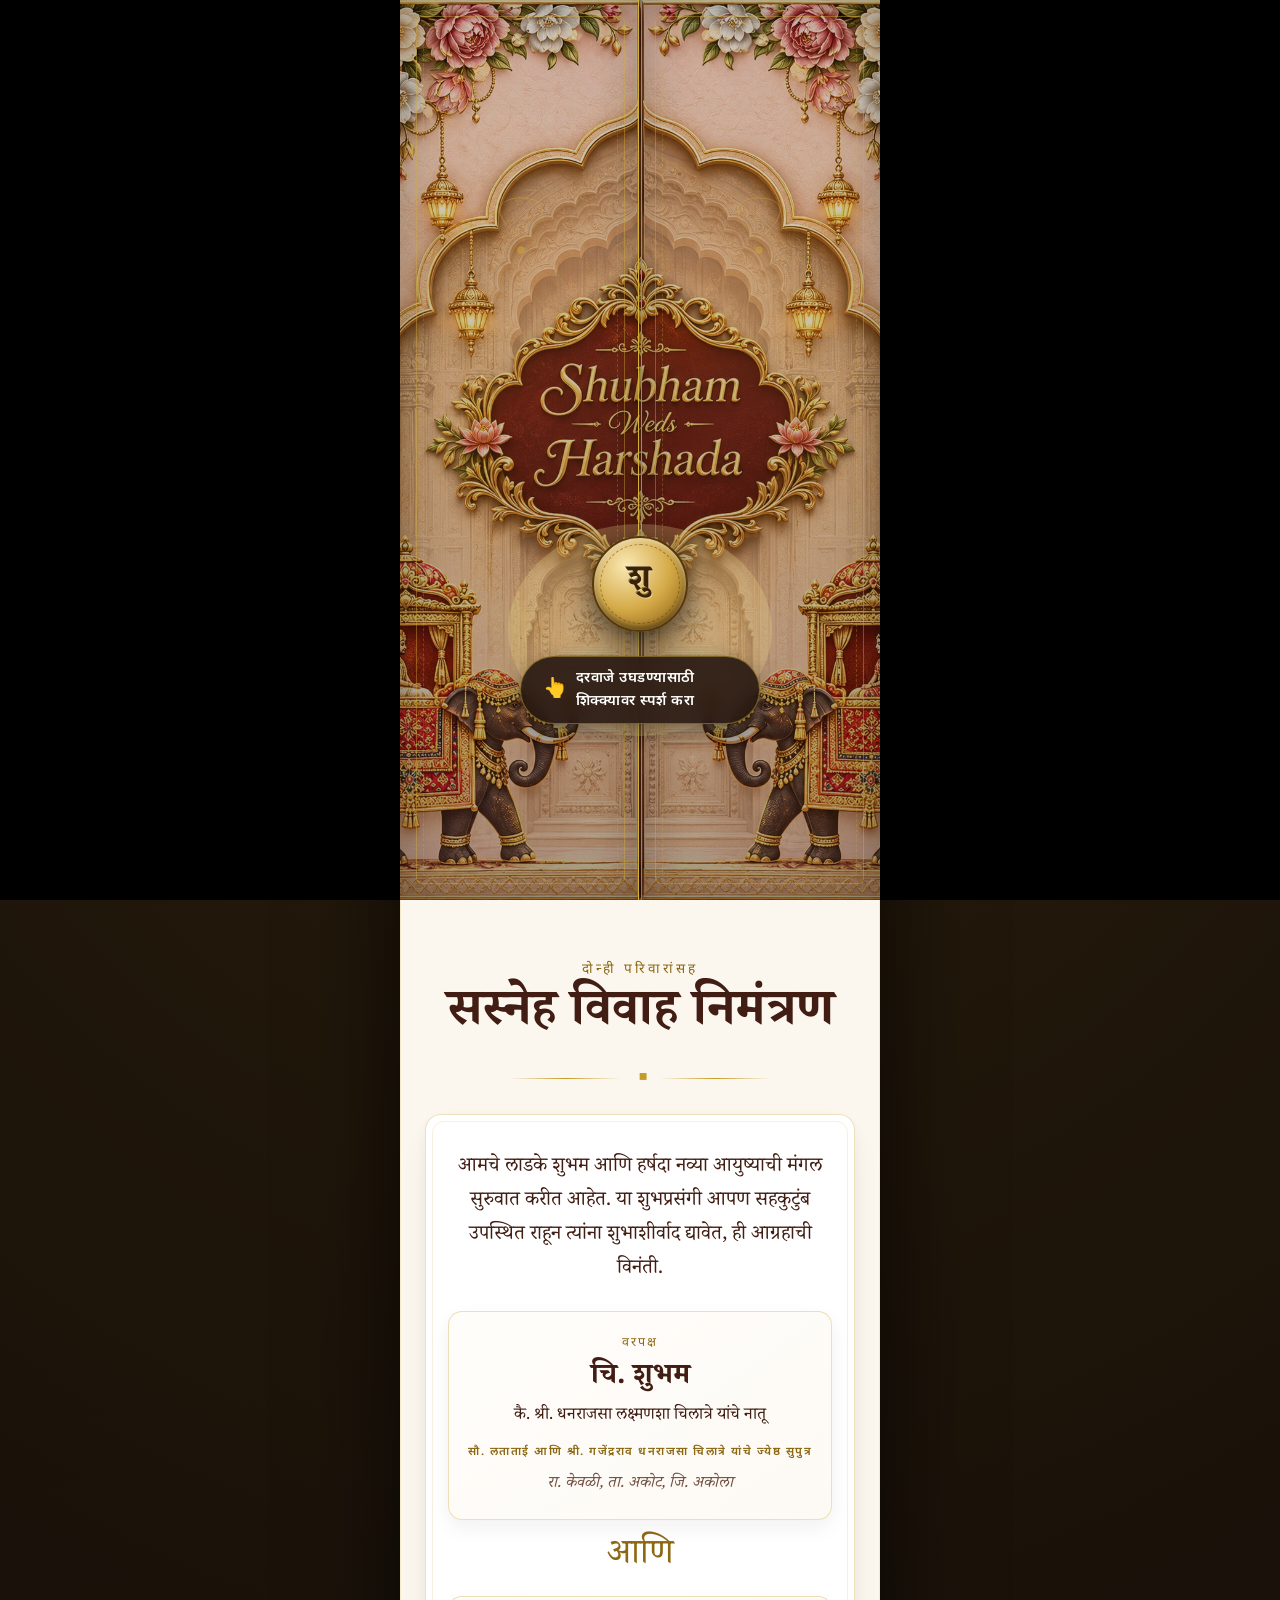
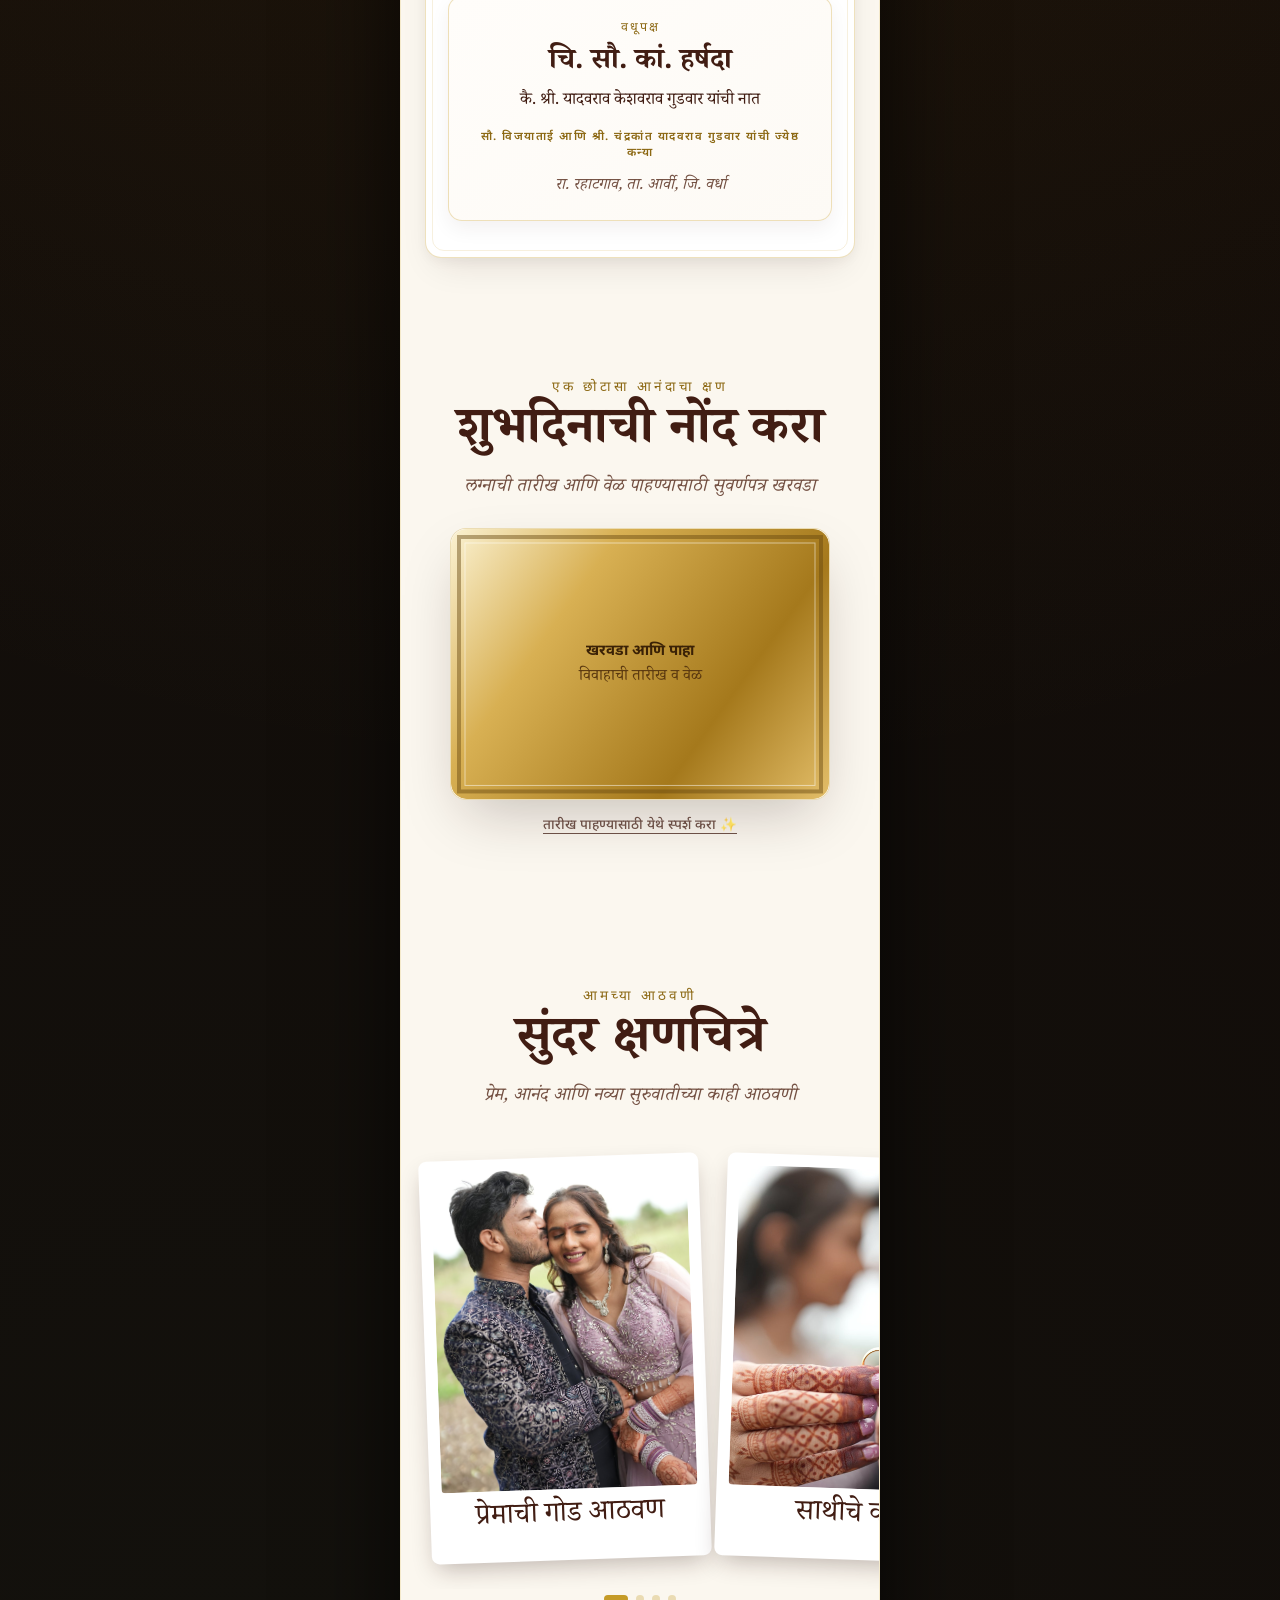
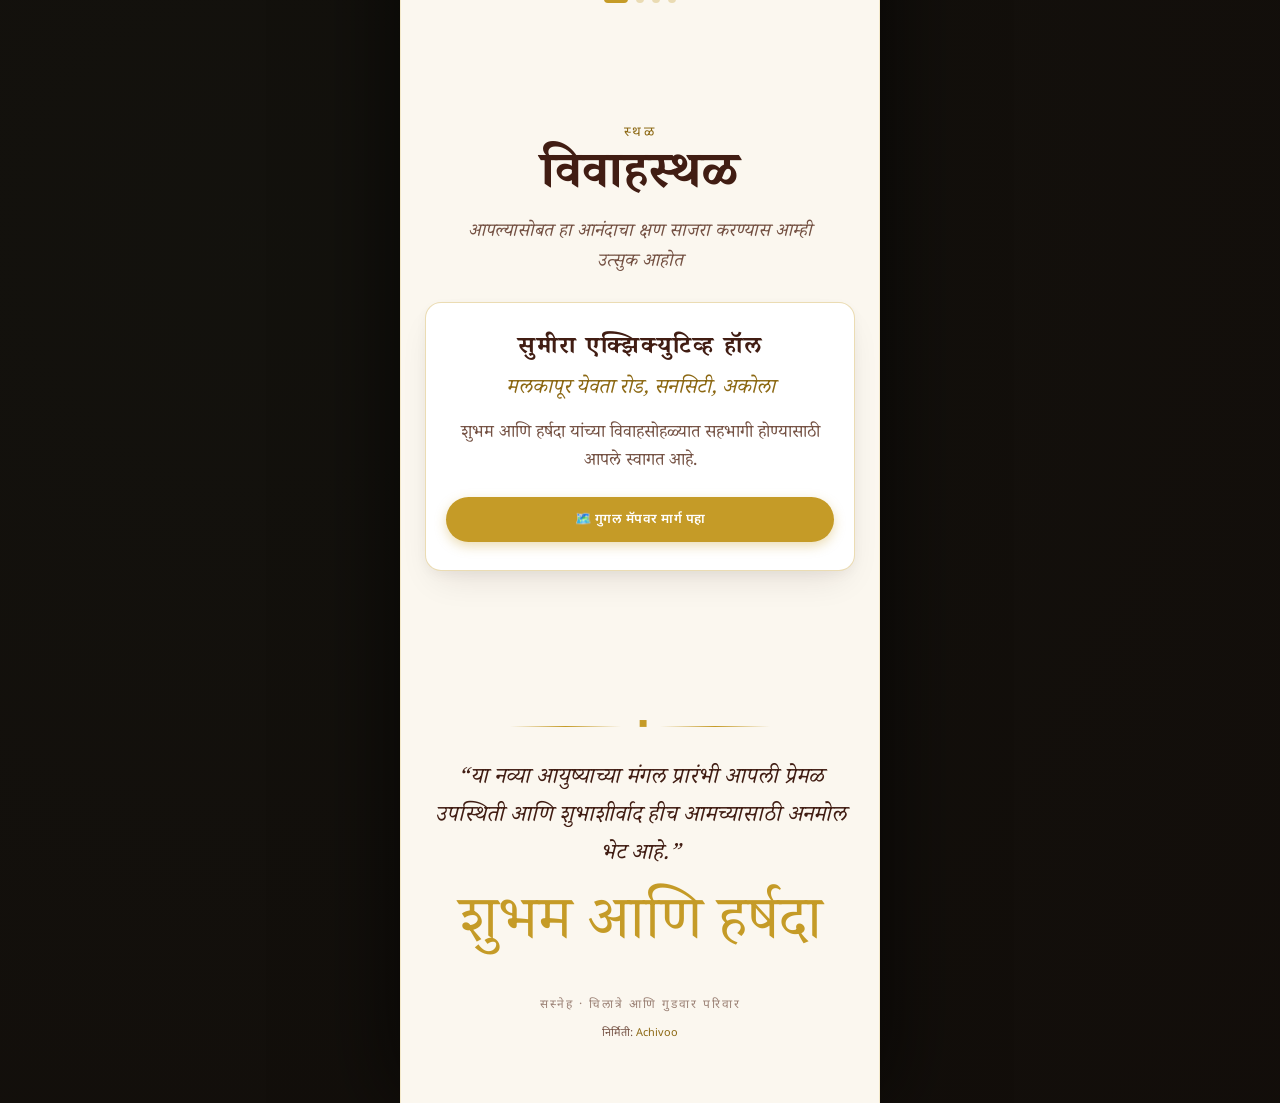
==== commit a227e42b: "Translate wedding invitation into Marathi Use Marathi copy and Devanagari fonts throughout the invit" ====
--- a/index.html
+++ b/index.html
@@ -1,15 +1,15 @@
 <!DOCTYPE html>
-<html lang="en">
+<html lang="mr">
 <head>
   <meta charset="utf-8" />
   <meta name="viewport" content="width=device-width, initial-scale=1.0, maximum-scale=1.0, user-scalable=no" />
-  <title>Shubham &amp; Harshada · Wedding Invitation</title>
-  <meta name="description" content="Join us to celebrate the wedding of Shubham and Harshada with their families." />
+  <title>शुभम आणि हर्षदा · विवाहाचे आमंत्रण</title>
+  <meta name="description" content="शुभम आणि हर्षदा यांच्या विवाहसोहळ्यासाठी आपले सस्नेह निमंत्रण." />
   <meta name="theme-color" content="#120b08" />
 
   <!-- Open Graph / WhatsApp Preview -->
-  <meta property="og:title" content="Shubham &amp; Harshada · Wedding Invitation" />
-  <meta property="og:description" content="A heartfelt invitation to celebrate the wedding of Shubham and Harshada." />
+  <meta property="og:title" content="शुभम आणि हर्षदा · विवाहाचे आमंत्रण" />
+  <meta property="og:description" content="शुभम आणि हर्षदा यांच्या विवाहसोहळ्यासाठी आपले सस्नेह निमंत्रण." />
   <meta property="og:image" content="couple-smiles.jpg" />
   <meta property="og:type" content="website" />
 
@@ -19,15 +19,15 @@
    SHUBHAM & HARSHADA · MODERN LUXURY FLORAL WEDDING INVITATION
    ========================================================================== */
 
-@import url('https://fonts.googleapis.com/css2?family=Alex+Brush&family=Cinzel:wght@400;600;700;900&family=Cormorant+Garamond:ital,wght@0,400;0,600;0,700;1,400;1,600&family=Marcellus&family=Montserrat:wght@300;400;500;600;700&family=Playfair+Display:ital,wght@0,400;0,700;1,400&family=Rozha+One&display=swap');
+@import url('https://fonts.googleapis.com/css2?family=Noto+Sans+Devanagari:wght@300;400;500;600;700&family=Noto+Serif+Devanagari:wght@400;500;600;700&display=swap');
 
 :root {
-  --font-script: 'Alex Brush', cursive;
-  --font-serif: 'Cormorant Garamond', serif;
-  --font-royal: 'Cinzel', serif;
-  --font-label: 'Marcellus', serif;
-  --font-sans: 'Montserrat', sans-serif;
-  --font-deva: 'Rozha One', serif;
+  --font-script: 'Noto Serif Devanagari', 'Nirmala UI', serif;
+  --font-serif: 'Noto Serif Devanagari', 'Nirmala UI', serif;
+  --font-royal: 'Noto Serif Devanagari', 'Nirmala UI', serif;
+  --font-label: 'Noto Sans Devanagari', 'Nirmala UI', sans-serif;
+  --font-sans: 'Noto Sans Devanagari', 'Nirmala UI', sans-serif;
+  --font-deva: 'Noto Serif Devanagari', 'Nirmala UI', serif;
 
   /* Color Palette - Modern Luxury Floral */
   --bg-parchment: #fbf7ef;
@@ -1269,9 +1269,9 @@
   <audio id="wedding-audio" preload="auto" src="https://media.aavjoo.in/songs/uploads/abd295bc-1e3f-4ce6-bdfe-1b23dee07f7a.mp3"></audio>
 
   <!-- Floating Audio Equalizer Control -->
-  <button id="music-toggle-btn" class="music-toggle-btn" aria-label="Toggle background music" type="button">
+  <button id="music-toggle-btn" class="music-toggle-btn" aria-label="पार्श्वसंगीत सुरू किंवा बंद करा" type="button">
     <span class="music-icon" aria-hidden="true">🎵</span>
-    <span id="music-label" style="font-family: var(--font-sans); font-size: 0.78rem; font-weight: 600; color: var(--primary-deep);">Music</span>
+    <span id="music-label" style="font-family: var(--font-sans); font-size: 0.78rem; font-weight: 600; color: var(--primary-deep);">संगीत</span>
     <div id="equalizer-bars" class="equalizer-bars" aria-hidden="true">
       <div class="equalizer-bar"></div>
       <div class="equalizer-bar"></div>
@@ -1282,7 +1282,7 @@
   <!-- ========================================================================
        1. ROYAL 3D GATE & MONOGRAM WAX SEAL
        ======================================================================== -->
-  <div id="royal-gate-overlay" class="royal-gate-overlay" role="dialog" aria-modal="true" aria-label="Royal Gate Invitation">
+  <div id="royal-gate-overlay" class="royal-gate-overlay" role="dialog" aria-modal="true" aria-label="विवाह आमंत्रणाचे प्रवेशद्वार">
     <div class="gate-wrapper">
       
       <!-- Behind-the-doors subtle ambient glow -->
@@ -1316,15 +1316,15 @@
       </div>
 
       <!-- Centered Royal Monogram Wax Seal -->
-      <div id="seal-container" class="seal-container" role="button" tabindex="0" aria-label="Tap to open the royal invitation">
+      <div id="seal-container" class="seal-container" role="button" tabindex="0" aria-label="आमंत्रण उघडण्यासाठी येथे स्पर्श करा">
         <div class="seal-ping-ring"></div>
         <div class="wax-seal">
           <div class="seal-inner-rim"></div>
-          <span class="seal-monogram">SH</span>
+          <span class="seal-monogram">शु</span>
         </div>
         <div id="tap-prompt-btn" class="tap-prompt-pill">
           <span aria-hidden="true" style="font-size: 1.2rem;">👆</span>
-          <span>Tap seal to open doors</span>
+          <span>दरवाजे उघडण्यासाठी शिक्क्यावर स्पर्श करा</span>
         </div>
       </div>
 
@@ -1352,15 +1352,15 @@
 
         <div class="ganesh-invocation">
           <p class="shloka-deva">॥ श्री गणेशाय नमः ॥</p>
-          <p class="shloka-meaning">With the divine blessings of Lord Ganesha</p>
+          <p class="shloka-meaning">श्री गणेशाच्या मंगलमय आशीर्वादाने</p>
         </div>
       </div>
 
       <!-- Couple Names in Luxury Calligraphy -->
       <div class="hero-names-block reveal-on-scroll">
-        <span class="groom-name">Shubham</span>
-        <span class="weds-badge">weds</span>
-        <span class="bride-name">Harshada</span>
+        <span class="groom-name">शुभम</span>
+        <span class="weds-badge">आणि</span>
+        <span class="bride-name">हर्षदा</span>
 
         <div class="ornament-divider">
           <div class="ornament-line"></div>
@@ -1369,13 +1369,13 @@
         </div>
 
         <div class="hero-date-venue">
-          <p class="hero-date-highlight">A Celebration of Love Awaits</p>
+          <p class="hero-date-highlight">प्रेमाच्या मंगलमय सोहळ्याची प्रतीक्षा</p>
         </div>
       </div>
 
       <!-- Scroll Down Indicator -->
       <div class="scroll-indicator" aria-hidden="true">
-        <span>Scroll to explore</span>
+        <span>पुढे पाहण्यासाठी खाली सरका</span>
         <svg width="18" height="18" viewBox="0 0 24 24" fill="none" stroke="currentColor" stroke-width="2">
           <path d="M7 13l5 5 5-5M7 6l5 5 5-5" />
         </svg>
@@ -1386,8 +1386,8 @@
          WELCOME & FAMILIES SECTION
          ---------------------------------------------------------------------- -->
     <section class="invite-section reveal-on-scroll" id="welcome-section">
-      <p class="section-label">Together with their families</p>
-      <h2 class="section-title">An Invitation of Love</h2>
+      <p class="section-label">दोन्ही परिवारांसह</p>
+      <h2 class="section-title">सस्नेह विवाह निमंत्रण</h2>
 
       <div class="ornament-divider">
         <div class="ornament-line"></div>
@@ -1397,30 +1397,28 @@
 
       <div class="welcome-card">
         <p class="welcome-text">
-          With immense joy and heartfelt gratitude, we request the pleasure of your gracious company and warm blessings as our beloved children embark on their lifetime journey of love, friendship, and sacred togetherness.
+          आमचे लाडके शुभम आणि हर्षदा नव्या आयुष्याची मंगल सुरुवात करीत आहेत. या शुभप्रसंगी आपण सहकुटुंब उपस्थित राहून त्यांना शुभाशीर्वाद द्यावेत, ही आग्रहाची विनंती.
         </p>
 
         <div class="family-tribute-grid">
           <div class="family-box">
-            <p class="family-relation">Groom's Family</p>
-            <p class="family-couple-name">Ch. Shubham</p>
-            <p class="family-detail">Grandson of Late Shri Dhanrajasa Laxmansha Chilatre</p>
-            <p class="family-detail family-parent-label">Eldest son of</p>
-            <p class="family-detail">Mrs. Latatai &amp; Shri Gajendrarav Dhanrajasa Chilatre</p>
-            <p class="family-location">Resident of Kevali, Taluka Akot, District Akola</p>
+            <p class="family-relation">वरपक्ष</p>
+            <p class="family-couple-name">चि. शुभम</p>
+            <p class="family-detail">कै. श्री. धनराजसा लक्ष्मणशा चिलात्रे यांचे नातू</p>
+            <p class="family-detail family-parent-label">सौ. लताताई आणि श्री. गजेंद्रराव धनराजसा चिलात्रे यांचे ज्येष्ठ सुपुत्र</p>
+            <p class="family-location">रा. केवळी, ता. अकोट, जि. अकोला</p>
           </div>
 
           <div style="font-family: var(--font-script); font-size: 2.2rem; color: var(--gold-dark); margin: -10px 0;">
-            and
+            आणि
           </div>
 
           <div class="family-box">
-            <p class="family-relation">Bride's Family</p>
-            <p class="family-couple-name">Chi. Sou. Kan. Harshada</p>
-            <p class="family-detail">Granddaughter of Late Shri Yadavrav Keshavrao Gudwar</p>
-            <p class="family-detail family-parent-label">Eldest daughter of</p>
-            <p class="family-detail">Mrs. Vijayatai &amp; Shri Chandrakant Yadavrav Gudwar</p>
-            <p class="family-location">Resident of Rahatgaon, Taluka Arvi, District Wardha</p>
+            <p class="family-relation">वधूपक्ष</p>
+            <p class="family-couple-name">चि. सौ. कां. हर्षदा</p>
+            <p class="family-detail">कै. श्री. यादवराव केशवराव गुडवार यांची नात</p>
+            <p class="family-detail family-parent-label">सौ. विजयाताई आणि श्री. चंद्रकांत यादवराव गुडवार यांची ज्येष्ठ कन्या</p>
+            <p class="family-location">रा. रहाटगाव, ता. आर्वी, जि. वर्धा</p>
           </div>
         </div>
       </div>
@@ -1430,27 +1428,27 @@
          INTERACTIVE SCRATCH CARD: DATE REVEAL
          ---------------------------------------------------------------------- -->
     <section class="invite-section reveal-on-scroll" id="date-reveal-section">
-      <p class="section-label">A Little Surprise</p>
-      <h2 class="section-title">Save The Date</h2>
-      <p class="section-subtitle">Scratch the golden card to reveal the wedding date and time</p>
+      <p class="section-label">एक छोटासा आनंदाचा क्षण</p>
+      <h2 class="section-title">शुभदिनाची नोंद करा</h2>
+      <p class="section-subtitle">लग्नाची तारीख आणि वेळ पाहण्यासाठी सुवर्णपत्र खरवडा</p>
 
       <div class="scratch-card-wrapper">
         <!-- Hidden Content revealed by scratching -->
         <div class="scratch-hidden-content">
-          <p class="reveal-day-label">Saturday</p>
-          <div class="reveal-date-number">05</div>
-          <p class="reveal-month-year">December · 2026</p>
+          <p class="reveal-day-label">शनिवार</p>
+          <div class="reveal-date-number">०५</div>
+          <p class="reveal-month-year">डिसेंबर · २०२६</p>
           <p class="reveal-ceremony-time">
-            Wedding Ceremony · 12:13 PM
+            विवाहसोहळा · दुपारी १२:१३
           </p>
         </div>
 
         <!-- Canvas Scratch Layer -->
-        <canvas id="scratch-canvas" aria-label="Scratch the golden surface to reveal the wedding date and time"></canvas>
+        <canvas id="scratch-canvas" aria-label="लग्नाची तारीख आणि वेळ पाहण्यासाठी सुवर्णपत्र खरवडा"></canvas>
       </div>
 
       <button id="reveal-date-btn" class="reveal-help-btn" type="button">
-        Tap here to reveal instantly ✨
+        तारीख पाहण्यासाठी येथे स्पर्श करा ✨
       </button>
       <p id="reveal-date-status" class="reveal-status" aria-live="polite"></p>
     </section>
@@ -1459,31 +1457,31 @@
          COUNTDOWN TIMER SECTION
          ---------------------------------------------------------------------- -->
     <section class="invite-section reveal-on-scroll" id="countdown-section" data-after-date-reveal>
-      <p class="section-label">Counting Down</p>
-      <h2 class="section-title">Until We Say "I Do"</h2>
-      <p class="section-subtitle">Every second brings us closer to our forever</p>
+      <p class="section-label">उरलेला वेळ</p>
+      <h2 class="section-title">मंगलमय क्षणापर्यंत</h2>
+      <p class="section-subtitle">आपल्या आनंदाच्या दिवसाची आतुरतेने वाट पाहत आहोत</p>
 
       <div class="countdown-grid">
         <div class="countdown-box">
           <span id="count-days" class="countdown-number">--</span>
-          <span class="countdown-unit">Days</span>
+          <span class="countdown-unit">दिवस</span>
         </div>
         <div class="countdown-box">
           <span id="count-hours" class="countdown-number">--</span>
-          <span class="countdown-unit">Hours</span>
+          <span class="countdown-unit">तास</span>
         </div>
         <div class="countdown-box">
           <span id="count-minutes" class="countdown-number">--</span>
-          <span class="countdown-unit">Minutes</span>
+          <span class="countdown-unit">मिनिटे</span>
         </div>
         <div class="countdown-box">
           <span id="count-seconds" class="countdown-number">--</span>
-          <span class="countdown-unit">Seconds</span>
+          <span class="countdown-unit">सेकंद</span>
         </div>
       </div>
 
       <p style="margin-top: 22px; font-family: var(--font-serif); font-style: italic; color: var(--text-muted); font-size: 1.15rem;">
-        Saturday, 5 December 2026 · 12:13 PM
+        शनिवार, ५ डिसेंबर २०२६ · दुपारी १२:१३
       </p>
     </section>
 
@@ -1491,9 +1489,9 @@
          WEDDING CEREMONY
          ---------------------------------------------------------------------- -->
     <section class="invite-section reveal-on-scroll" id="timeline-section" data-after-date-reveal>
-      <p class="section-label">Mark Your Calendar</p>
-      <h2 class="section-title">Wedding Ceremony</h2>
-      <p class="section-subtitle">We request the pleasure of your company and blessings</p>
+      <p class="section-label">दिनांक लक्षात ठेवा</p>
+      <h2 class="section-title">विवाहसोहळा</h2>
+      <p class="section-subtitle">आपली उपस्थिती आणि शुभाशीर्वाद आम्हाला आनंद देतील</p>
 
       <div class="timeline-list">
         <div class="timeline-event-card reveal-on-scroll" style="border: 1.5px solid var(--gold-primary);">
@@ -1501,9 +1499,9 @@
             <div class="event-icon-badge" style="border-color: var(--gold-primary); background: #fffcf5;" aria-hidden="true">💍</div>
           </div>
           <div class="event-card-body">
-            <h3 class="event-title" style="color: var(--gold-dark);">Shubham &amp; Harshada</h3>
-            <p class="event-date-str">Saturday · 5 December 2026</p>
-            <p class="event-time-str" style="font-weight: 600; color: var(--primary-deep);">12:13 PM</p>
+            <h3 class="event-title" style="color: var(--gold-dark);">शुभम आणि हर्षदा</h3>
+            <p class="event-date-str">शनिवार · ५ डिसेंबर २०२६</p>
+            <p class="event-time-str" style="font-weight: 600; color: var(--primary-deep);">दुपारी १२:१३</p>
           </div>
         </div>
       </div>
@@ -1514,9 +1512,9 @@
          ---------------------------------------------------------------------- -->
     <section class="invite-section reveal-on-scroll" id="gallery-section" style="padding-left: 0; padding-right: 0;">
       <div style="padding: 0 24px;">
-        <p class="section-label">Our Moments</p>
-        <h2 class="section-title">Before The Big Day</h2>
-        <p class="section-subtitle">Glimpses of love, laughter, and beautiful beginnings</p>
+        <p class="section-label">आमच्या आठवणी</p>
+        <h2 class="section-title">सुंदर क्षणचित्रे</h2>
+        <p class="section-subtitle">प्रेम, आनंद आणि नव्या सुरुवातीच्या काही आठवणी</p>
       </div>
 
       <div class="gallery-carousel-wrapper">
@@ -1524,26 +1522,26 @@
 
           <!-- Featured couple moment -->
           <div class="polaroid-card" tabindex="0">
-            <img class="polaroid-img" src="couple-kiss.jpg" alt="Shubham kissing Harshada on the cheek" loading="lazy" />
-            <p class="polaroid-caption">A Kiss of Love</p>
+            <img class="polaroid-img" src="couple-kiss.jpg" alt="शुभम हर्षदाच्या गालावर प्रेमाने चुंबन घेताना" loading="lazy" />
+            <p class="polaroid-caption">प्रेमाची गोड आठवण</p>
           </div>
 
           <!-- Couple's rings -->
           <div class="polaroid-card" tabindex="0">
-            <img class="polaroid-img" src="couple-rings.jpg" alt="Shubham and Harshada holding their wedding rings together" loading="lazy" />
-            <p class="polaroid-caption">A Promise in Gold</p>
+            <img class="polaroid-img" src="couple-rings.jpg" alt="शुभम आणि हर्षदा लग्नाच्या अंगठ्या हातात धरताना" loading="lazy" />
+            <p class="polaroid-caption">साथीचे वचन</p>
           </div>
 
           <!-- Groom holding the bride's hand -->
           <div class="polaroid-card" tabindex="0">
-            <img class="polaroid-img" src="couple-hands.jpg" alt="Shubham holding Harshada's hand" loading="lazy" />
-            <p class="polaroid-caption">Hand in Hand</p>
+            <img class="polaroid-img" src="couple-hands.jpg" alt="शुभम हर्षदाचा हात हातात घेताना" loading="lazy" />
+            <p class="polaroid-caption">जन्मोजन्मीची साथ</p>
           </div>
 
           <!-- Couple smiling at each other -->
           <div class="polaroid-card" tabindex="0">
-            <img class="polaroid-img" src="couple-smiles.jpg" alt="Shubham and Harshada smiling and looking at each other" loading="lazy" />
-            <p class="polaroid-caption">A Shared Smile</p>
+            <img class="polaroid-img" src="couple-smiles.jpg" alt="शुभम आणि हर्षदा एकमेकांकडे पाहून हसताना" loading="lazy" />
+            <p class="polaroid-caption">सुखाची हास्यरेषा</p>
           </div>
 
         </div>
@@ -1562,21 +1560,21 @@
          VENUE & LOCATION GUIDE
          ---------------------------------------------------------------------- -->
     <section class="invite-section reveal-on-scroll" id="venue-section">
-      <p class="section-label">Destination</p>
-      <h2 class="section-title">The Wedding Venue</h2>
-      <p class="section-subtitle">We look forward to celebrating with you</p>
+      <p class="section-label">स्थळ</p>
+      <h2 class="section-title">विवाहस्थळ</h2>
+      <p class="section-subtitle">आपल्यासोबत हा आनंदाचा क्षण साजरा करण्यास आम्ही उत्सुक आहोत</p>
 
       <div class="venue-details-card">
-        <h3 class="venue-name-big">Sumeera Executive Hall</h3>
-        <p class="venue-city-state">Malkapur Yeota Road, Suncity, Akola</p>
+        <h3 class="venue-name-big">सुमीरा एक्झिक्युटिव्ह हॉल</h3>
+        <p class="venue-city-state">मलकापूर येवता रोड, सनसिटी, अकोला</p>
 
         <p class="venue-description">
-          Join us as we celebrate the wedding of Shubham and Harshada.
+          शुभम आणि हर्षदा यांच्या विवाहसोहळ्यात सहभागी होण्यासाठी आपले स्वागत आहे.
         </p>
 
         <!-- Map Navigation Link -->
         <a href="https://www.google.com/maps/search/?api=1&amp;query=Sumeera%20Executive%20Hall%2C%20Malkapur%20Yeota%20Road%2C%20Suncity%2C%20Akola" target="_blank" rel="noopener noreferrer" class="btn-luxury-primary" style="width: 100%; justify-content: center; padding: 12px 20px;">
-          <span>🗺️ Open in Google Maps</span>
+          <span>🗺️ गुगल मॅपवर मार्ग पहा</span>
         </a>
       </div>
     </section>
@@ -1592,16 +1590,16 @@
       </div>
 
       <p class="closing-quote">
-        "Your gracious presence and heartfelt blessings are the greatest gifts we could cherish as we step into this new chapter of life together."
+        “या नव्या आयुष्याच्या मंगल प्रारंभी आपली प्रेमळ उपस्थिती आणि शुभाशीर्वाद हीच आमच्यासाठी अनमोल भेट आहे.”
       </p>
 
-      <p class="couple-signature-names">Shubham &amp; Harshada</p>
+      <p class="couple-signature-names">शुभम आणि हर्षदा</p>
 
       <p class="footer-credits">
-        With Love &amp; Respect · Chilatre &amp; Gudwar Families
+        सस्नेह · चिलात्रे आणि गुडवार परिवार
       </p>
       <p class="footer-creator">
-        Crafted by <a href="https://achivoo.com" target="_blank" rel="noopener noreferrer">Achivoo</a>
+        निर्मिती: <a href="https://achivoo.com" target="_blank" rel="noopener noreferrer">Achivoo</a>
       </p>
     </section>
 
@@ -1610,9 +1608,9 @@
   <!-- ========================================================================
        FULLSCREEN LIGHTBOX MODAL FOR GALLERY
        ======================================================================== -->
-  <div id="lightbox-modal" class="lightbox-modal" role="dialog" aria-modal="true" aria-label="Photo Lightbox">
-    <button id="lightbox-close" class="lightbox-close" aria-label="Close photo" type="button">&times;</button>
-    <img id="lightbox-img" class="lightbox-img" src="" alt="Full view" />
+  <div id="lightbox-modal" class="lightbox-modal" role="dialog" aria-modal="true" aria-label="छायाचित्र">
+    <button id="lightbox-close" class="lightbox-close" aria-label="छायाचित्र बंद करा" type="button">&times;</button>
+    <img id="lightbox-img" class="lightbox-img" src="" alt="मोठे छायाचित्र" />
     <p id="lightbox-caption" class="lightbox-caption"></p>
   </div>
 
@@ -1763,6 +1761,8 @@
 let synthAudioContext = null;
 let synthOscillators = [];
 let synthGain = null;
+let synthMusicStarted = false;
+let synthMelodyTimer = null;
 
 function initAudioSystem() {
   audioElem = document.getElementById('wedding-audio');
@@ -1782,8 +1782,9 @@
 
   if (audioElem) {
     audioElem.addEventListener('ended', () => {
+      if (!isPlayingMusic) return;
       audioElem.currentTime = 0;
-      audioElem.play().catch(() => {});
+      audioElem.play().catch(handleAudioPlaybackFailure);
     });
   }
 }
@@ -1793,21 +1794,39 @@
   const musicLabel = document.getElementById('music-label');
   isPlayingMusic = true;
 
-  if (eqBars) eqBars.classList.add('playing');
-  if (musicLabel) musicLabel.textContent = 'Music Playing';
+  if (eqBars) eqBars.classList.remove('playing');
+  if (musicLabel) musicLabel.textContent = 'संगीत सुरू होत आहे...';
 
   if (audioElem) {
     audioElem.volume = 0.65;
-    const playPromise = audioElem.play();
-    if (playPromise !== undefined) {
-      playPromise.catch((err) => {
-        console.log('Audio file blocked or offline, starting Indian raga procedural synthesizer:', err);
-        startProceduralWeddingMusic();
-      });
+    prepareProceduralAudio();
+    try {
+      const playPromise = audioElem.play();
+      if (playPromise && typeof playPromise.then === 'function') {
+        playPromise.then(() => {
+          if (!isPlayingMusic) {
+            audioElem.pause();
+            return;
+          }
+          if (musicLabel) musicLabel.textContent = 'संगीत सुरू आहे';
+          if (eqBars) eqBars.classList.add('playing');
+        }).catch(handleAudioPlaybackFailure);
+      } else {
+        if (musicLabel) musicLabel.textContent = 'संगीत सुरू आहे';
+        if (eqBars) eqBars.classList.add('playing');
+      }
+    } catch (error) {
+      handleAudioPlaybackFailure(error);
     }
   } else {
     startProceduralWeddingMusic();
   }
+}
+
+function handleAudioPlaybackFailure(error) {
+  if (!isPlayingMusic) return;
+  console.warn('Wedding audio could not be played; trying the built-in instrumental instead.', error);
+  startProceduralWeddingMusic();
 }
 
 function pauseBackgroundMusic() {
@@ -1816,7 +1835,7 @@
   isPlayingMusic = false;
 
   if (eqBars) eqBars.classList.remove('playing');
-  if (musicLabel) musicLabel.textContent = 'Play Music';
+  if (musicLabel) musicLabel.textContent = 'संगीत सुरू करा';
 
   if (audioElem) {
     audioElem.pause();
@@ -1824,81 +1843,127 @@
   stopProceduralWeddingMusic();
 }
 
-// Procedural soothing Indian raga flute & tanpura synthesizer
-function startProceduralWeddingMusic() {
-  if (synthAudioContext && synthAudioContext.state === 'running') return;
-
+function prepareProceduralAudio() {
   try {
     const AudioContext = window.AudioContext || window.webkitAudioContext;
-    if (!AudioContext) return;
-    synthAudioContext = new AudioContext();
-
-    synthGain = synthAudioContext.createGain();
-    synthGain.gain.setValueAtTime(0.08, synthAudioContext.currentTime);
-
-    // Warm low-pass filter to sound organic & warm like a bansuri / shehnai
-    const filter = synthAudioContext.createBiquadFilter();
-    filter.type = 'lowpass';
-    filter.frequency.setValueAtTime(650, synthAudioContext.currentTime);
-
-    synthGain.connect(filter);
-    filter.connect(synthAudioContext.destination);
-
-    // Tanpura drone base frequencies (C# / Pancham root: C#4, G#3, C#3)
+    if (!AudioContext) return null;
+    if (!synthAudioContext || synthAudioContext.state === 'closed') {
+      synthAudioContext = new AudioContext();
+      synthGain = synthAudioContext.createGain();
+      synthGain.gain.setValueAtTime(0.08, synthAudioContext.currentTime);
+
+      const filter = synthAudioContext.createBiquadFilter();
+      filter.type = 'lowpass';
+      filter.frequency.setValueAtTime(650, synthAudioContext.currentTime);
+      synthGain.connect(filter);
+      filter.connect(synthAudioContext.destination);
+    }
+
+    if (synthAudioContext.state === 'suspended') {
+      synthAudioContext.resume().catch((error) => {
+        console.warn('Could not unlock the built-in music on this device.', error);
+      });
+    }
+    return synthAudioContext;
+  } catch (error) {
+    console.error('Could not prepare the built-in wedding music.', error);
+    return null;
+  }
+}
+
+// Start the fallback after its audio context has been unlocked by the tap.
+function startProceduralWeddingMusic() {
+  const context = prepareProceduralAudio();
+  if (!context) {
+    isPlayingMusic = false;
+    const musicLabel = document.getElementById('music-label');
+    if (musicLabel) musicLabel.textContent = 'पुन्हा सुरू करण्यासाठी स्पर्श करा';
+    return;
+  }
+
+  const start = () => {
+    if (!isPlayingMusic || context.state !== 'running' || synthMusicStarted) return;
+    synthMusicStarted = true;
+
+    const eqBars = document.getElementById('equalizer-bars');
+    const musicLabel = document.getElementById('music-label');
+    if (eqBars) eqBars.classList.add('playing');
+    if (musicLabel) musicLabel.textContent = 'संगीत सुरू आहे';
+
     const baseFreqs = [138.59, 207.65, 277.18];
     baseFreqs.forEach((freq, idx) => {
-      const osc = synthAudioContext.createOscillator();
+      const osc = context.createOscillator();
       osc.type = 'sawtooth';
-      osc.frequency.setValueAtTime(freq, synthAudioContext.currentTime);
-
-      const oscGain = synthAudioContext.createGain();
-      oscGain.gain.setValueAtTime(0.035 / (idx + 1), synthAudioContext.currentTime);
-
+      osc.frequency.setValueAtTime(freq, context.currentTime);
+
+      const oscGain = context.createGain();
+      oscGain.gain.setValueAtTime(0.035 / (idx + 1), context.currentTime);
       osc.connect(oscGain);
       oscGain.connect(synthGain);
       osc.start();
       synthOscillators.push(osc);
     });
 
-    // Gentle raga melodic notes (Bhairavi / Yaman auspicious wedding notes)
     const ragaNotes = [277.18, 311.13, 349.23, 369.99, 415.3, 466.16, 523.25, 554.37];
-    let noteIdx = 0;
-
-    const melodyTimer = setInterval(() => {
-      if (!isPlayingMusic || !synthAudioContext || synthAudioContext.state !== 'running') {
-        clearInterval(melodyTimer);
+    synthMelodyTimer = setInterval(() => {
+      if (!isPlayingMusic || context.state !== 'running') {
+        clearInterval(synthMelodyTimer);
+        synthMelodyTimer = null;
         return;
       }
 
       const noteFreq = ragaNotes[Math.floor(Math.random() * ragaNotes.length)];
-      const noteOsc = synthAudioContext.createOscillator();
+      const noteOsc = context.createOscillator();
       noteOsc.type = 'sine';
-      noteOsc.frequency.setValueAtTime(noteFreq, synthAudioContext.currentTime);
-
-      const noteEnv = synthAudioContext.createGain();
-      const now = synthAudioContext.currentTime;
+      noteOsc.frequency.setValueAtTime(noteFreq, context.currentTime);
+
+      const noteEnv = context.createGain();
+      const now = context.currentTime;
       noteEnv.gain.setValueAtTime(0.001, now);
       noteEnv.gain.linearRampToValueAtTime(0.05, now + 0.4);
       noteEnv.gain.exponentialRampToValueAtTime(0.0001, now + 2.2);
-
       noteOsc.connect(noteEnv);
       noteEnv.connect(synthGain);
       noteOsc.start(now);
       noteOsc.stop(now + 2.4);
     }, 1800);
-
-  } catch (err) {
-    console.error('Synthesizer init failed:', err);
+  };
+
+  if (context.state === 'running') {
+    start();
+  } else {
+    context.resume().then(start).catch((error) => {
+      if (!isPlayingMusic) return;
+      console.error('Could not start the built-in wedding music.', error);
+      isPlayingMusic = false;
+      const musicLabel = document.getElementById('music-label');
+      if (musicLabel) musicLabel.textContent = 'पुन्हा सुरू करण्यासाठी स्पर्श करा';
+    });
   }
 }
 
 function stopProceduralWeddingMusic() {
+  if (synthMelodyTimer) {
+    clearInterval(synthMelodyTimer);
+    synthMelodyTimer = null;
+  }
+  synthMusicStarted = false;
+  synthOscillators.forEach((osc) => {
+    try {
+      osc.stop();
+    } catch (error) {
+      console.warn('Could not stop a built-in music oscillator.', error);
+    }
+  });
+  synthOscillators = [];
+
   if (synthAudioContext) {
-    try {
-      synthAudioContext.close();
-      synthAudioContext = null;
-      synthOscillators = [];
-    } catch (e) {}
+    const context = synthAudioContext;
+    synthAudioContext = null;
+    synthGain = null;
+    context.close().catch((error) => {
+      console.warn('Could not close the built-in music audio context.', error);
+    });
   }
 }
 
@@ -1953,14 +2018,14 @@
     // Shimmer Text
     const labelFontSize = Math.min(15, Math.max(12, w / 25));
     ctx.fillStyle = '#3a2106';
-    ctx.font = `bold ${labelFontSize}px Montserrat, sans-serif`;
+    ctx.font = `bold ${labelFontSize}px "Noto Sans Devanagari", "Nirmala UI", sans-serif`;
     ctx.textAlign = 'center';
     ctx.textBaseline = 'middle';
-    ctx.fillText('SCRATCH TO REVEAL', w / 2, h / 2 - 12);
+    ctx.fillText('खरवडा आणि पाहा', w / 2, h / 2 - 12);
 
     ctx.fillStyle = '#5c3a10';
-    ctx.font = `italic ${labelFontSize + 1}px "Cormorant Garamond", serif`;
-    ctx.fillText('your wedding date & time', w / 2, h / 2 + 14);
+    ctx.font = `${labelFontSize + 1}px "Noto Serif Devanagari", "Nirmala UI", serif`;
+    ctx.fillText('विवाहाची तारीख व वेळ', w / 2, h / 2 + 14);
   }
 
   // Handle scratch
@@ -1996,9 +2061,9 @@
   function revealFullDate() {
     if (isRevealed) return;
     isRevealed = true;
-    if (revealStatus) revealStatus.textContent = 'Date revealed. Ceremony details are below.';
+    if (revealStatus) revealStatus.textContent = 'तारीख उघड झाली आहे. विवाहसोहळ्याचा तपशील खाली दिला आहे.';
     if (revealBtn) {
-      revealBtn.textContent = 'Date revealed';
+      revealBtn.textContent = 'तारीख उघड झाली';
       revealBtn.disabled = true;
     }
     if (hiddenDate) hiddenDate.removeAttribute('aria-hidden');
@@ -2078,6 +2143,10 @@
 function initCountdownTimer() {
   // Target: 2026-12-05 12:13:00 IST
   const weddingDate = new Date('2026-12-05T12:13:00+05:30').getTime();
+  const countdownNumberFormat = new Intl.NumberFormat('mr-IN', {
+    useGrouping: false,
+    minimumIntegerDigits: 2
+  });
 
   const daysElem = document.getElementById('count-days');
   const hoursElem = document.getElementById('count-hours');
@@ -2091,10 +2160,10 @@
     const distance = weddingDate - now;
 
     if (distance < 0) {
-      daysElem.textContent = '00';
-      hoursElem.textContent = '00';
-      minutesElem.textContent = '00';
-      secondsElem.textContent = '00';
+      daysElem.textContent = '००';
+      hoursElem.textContent = '००';
+      minutesElem.textContent = '००';
+      secondsElem.textContent = '००';
       return;
     }
 
@@ -2103,10 +2172,10 @@
     const minutes = Math.floor((distance % (1000 * 60 * 60)) / (1000 * 60));
     const seconds = Math.floor((distance % (1000 * 60)) / 1000);
 
-    daysElem.textContent = days < 10 ? '0' + days : days;
-    hoursElem.textContent = hours < 10 ? '0' + hours : hours;
-    minutesElem.textContent = minutes < 10 ? '0' + minutes : minutes;
-    secondsElem.textContent = seconds < 10 ? '0' + seconds : seconds;
+    daysElem.textContent = countdownNumberFormat.format(days);
+    hoursElem.textContent = countdownNumberFormat.format(hours);
+    minutesElem.textContent = countdownNumberFormat.format(minutes);
+    secondsElem.textContent = countdownNumberFormat.format(seconds);
   }
 
   updateTimer();
